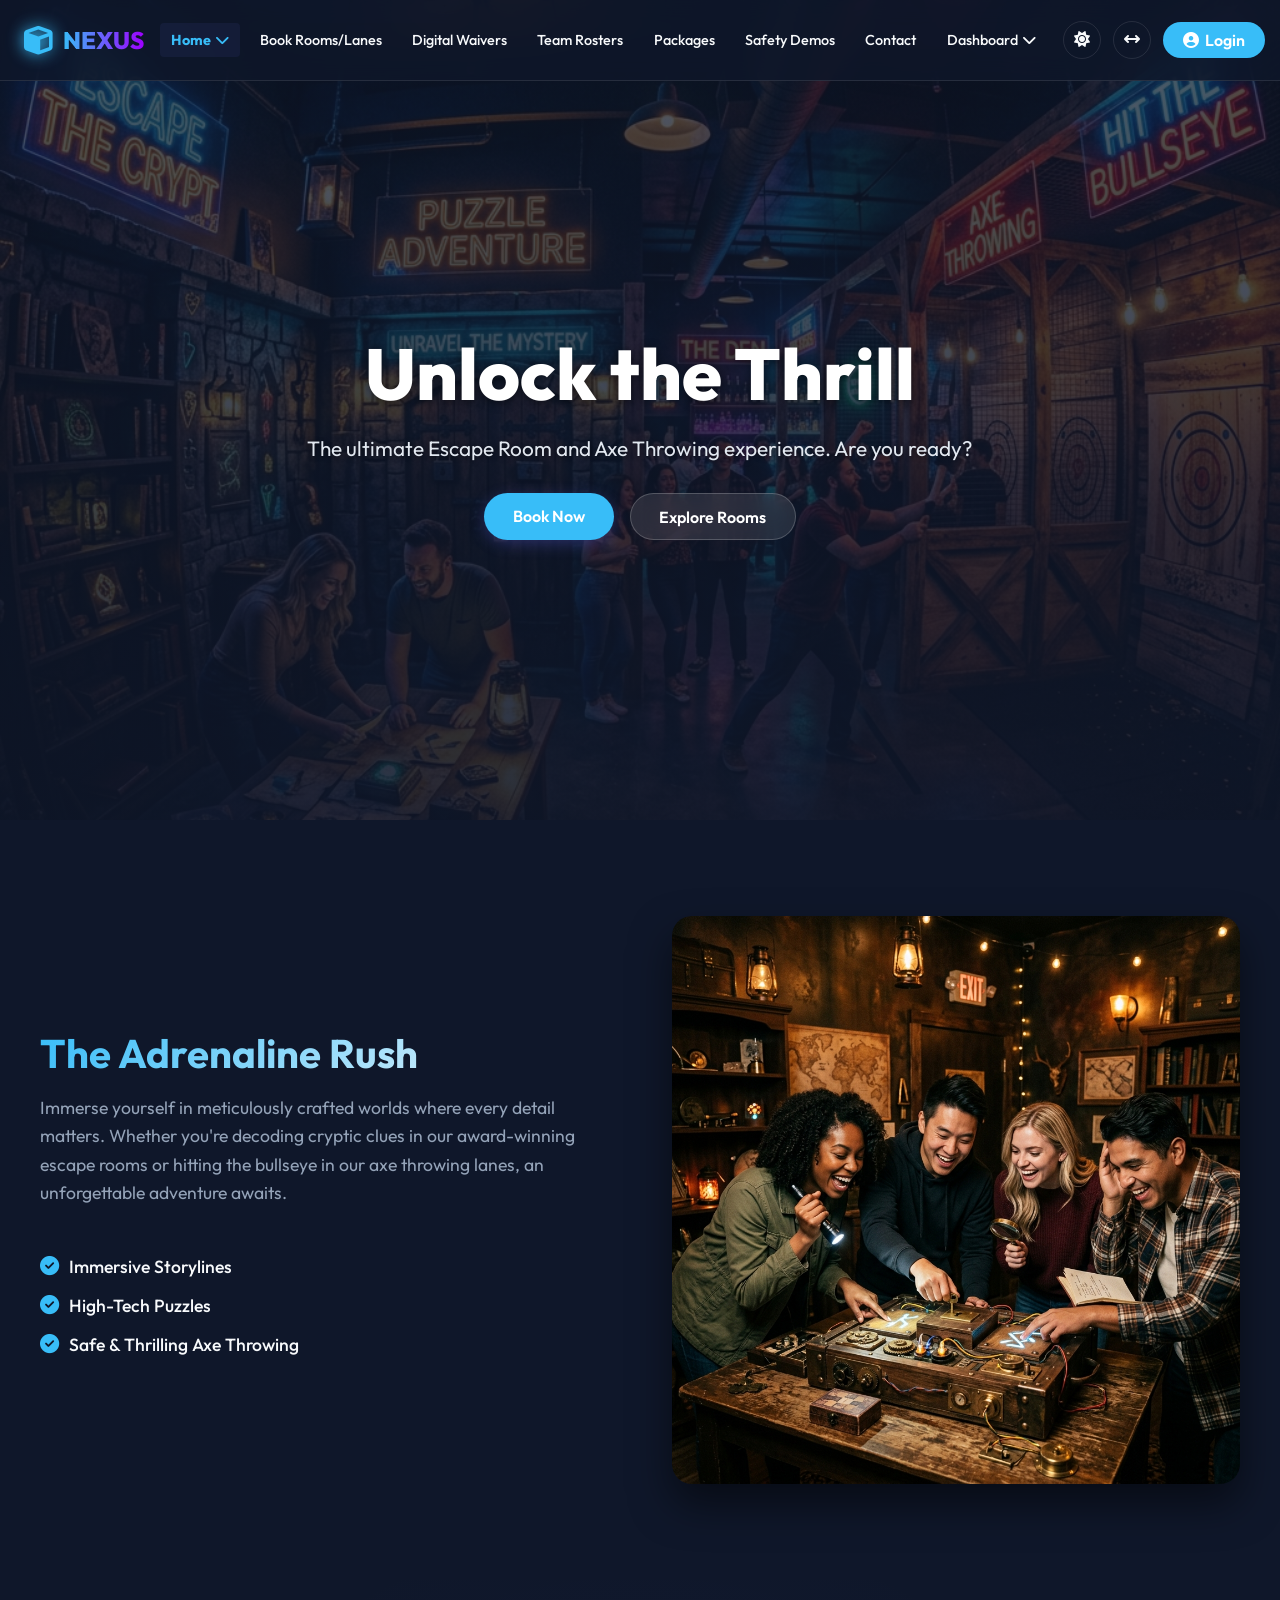
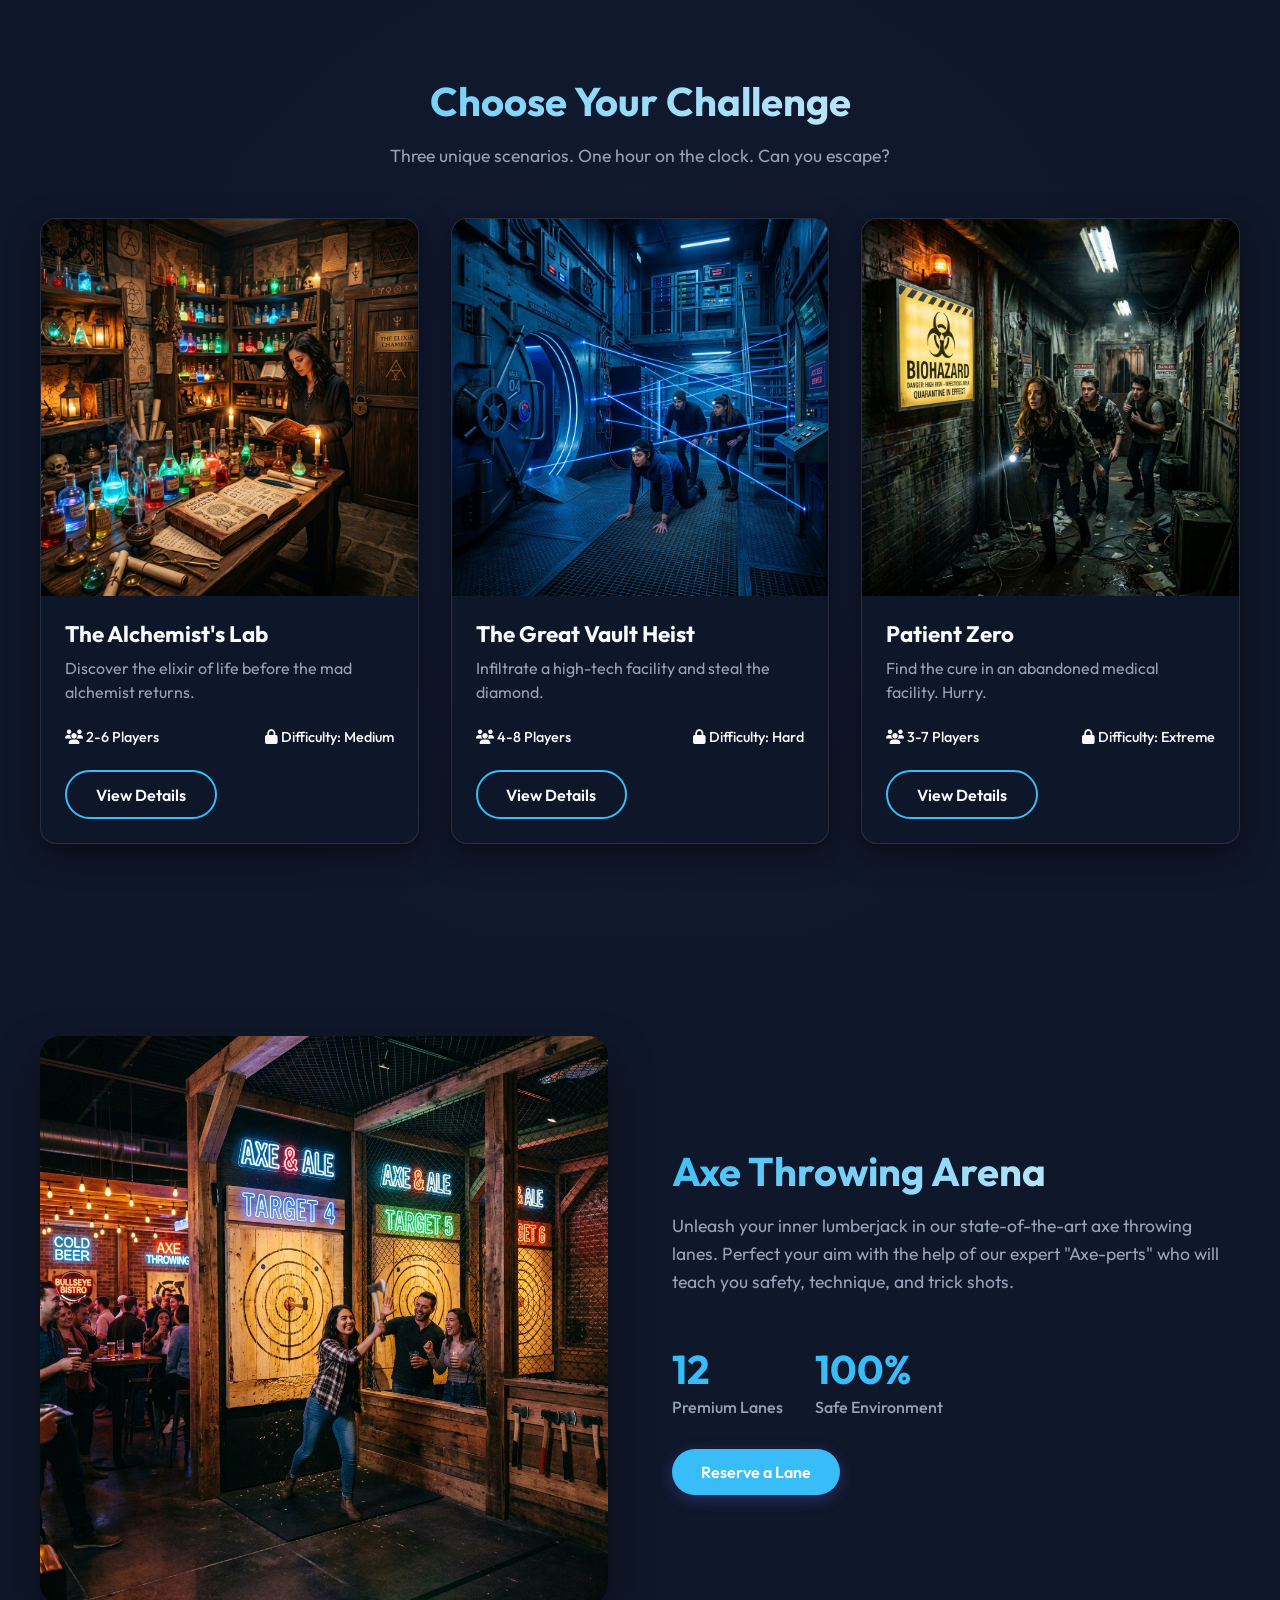
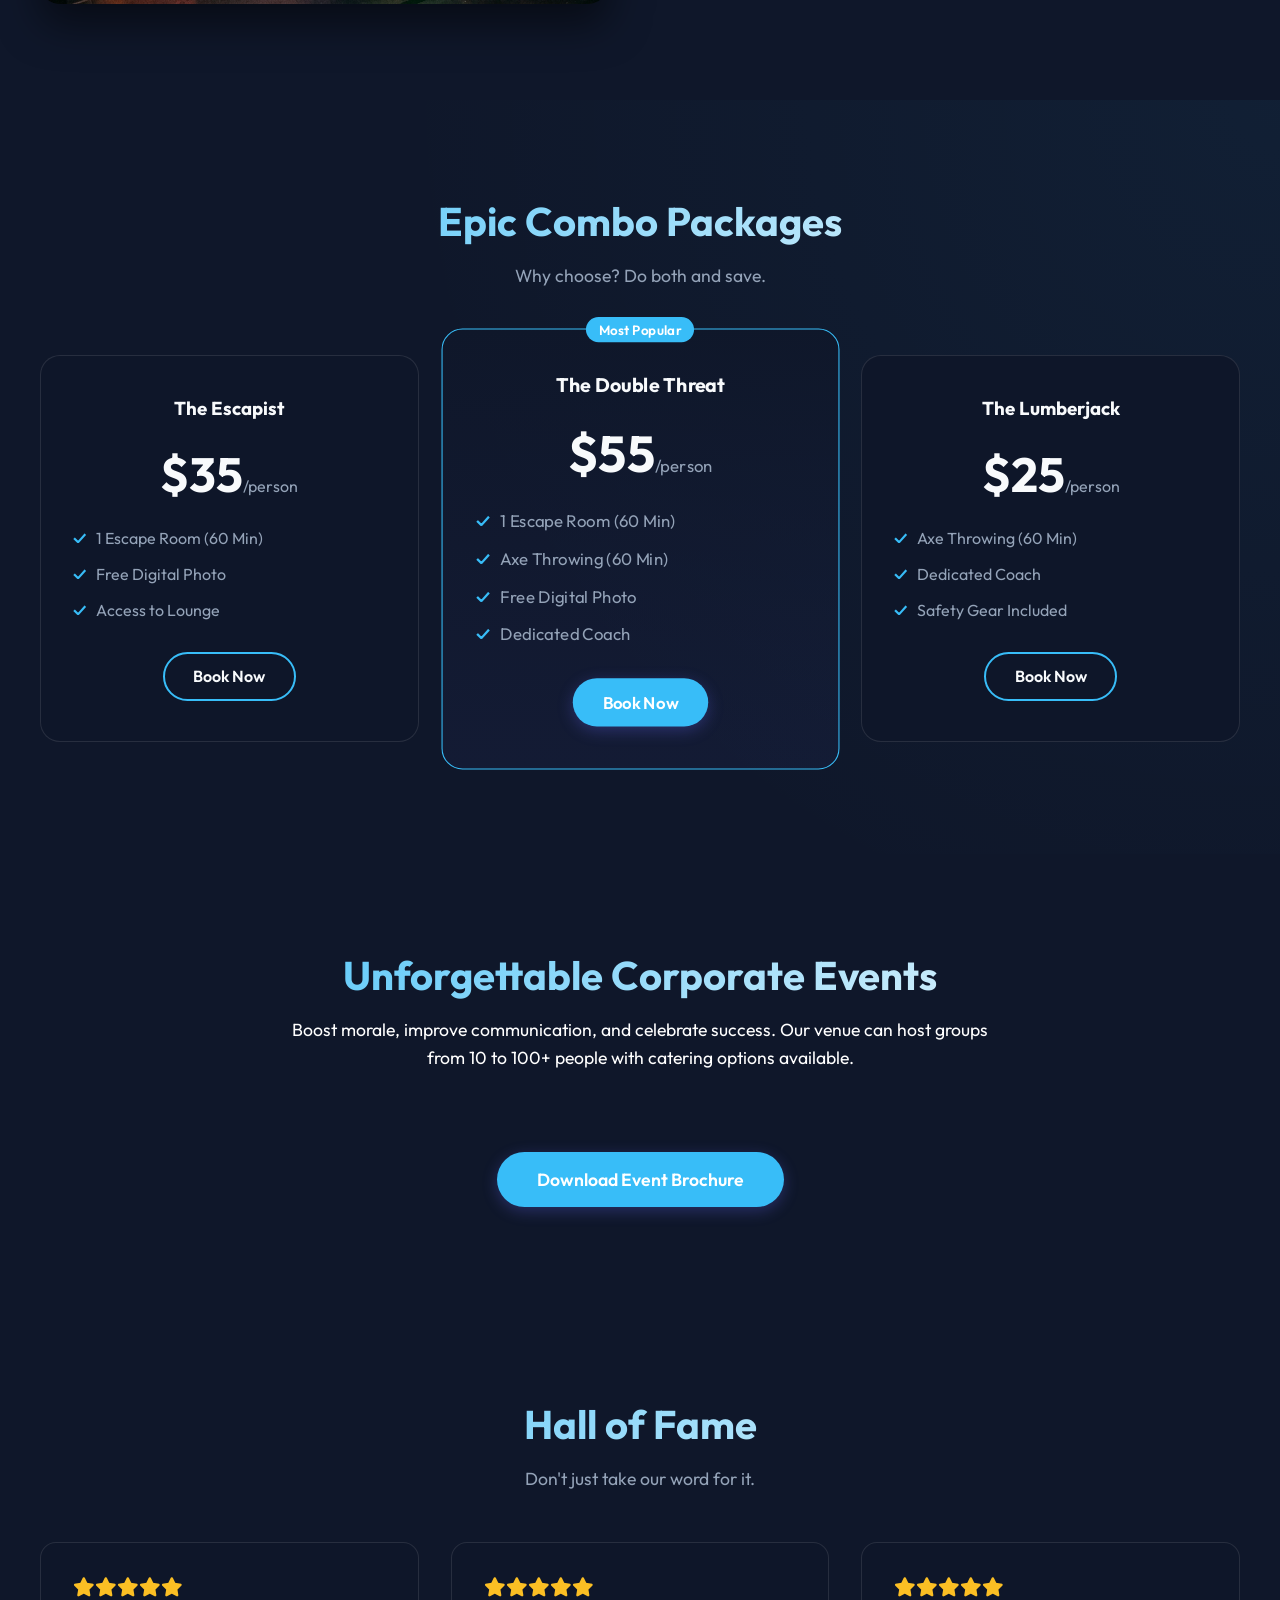
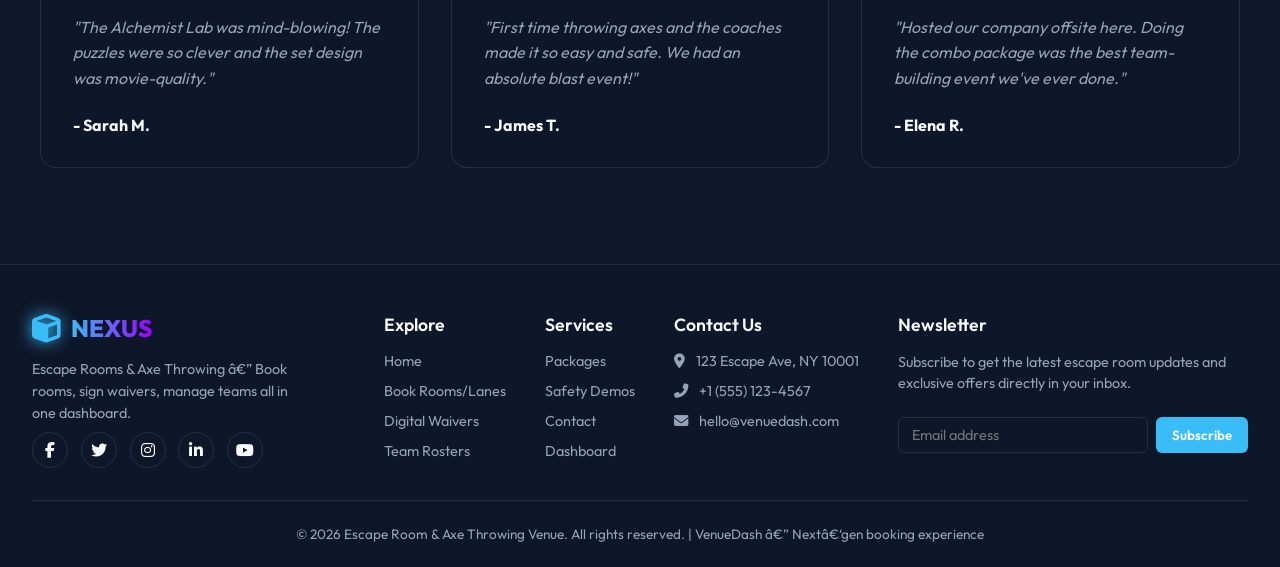
==== index.html @ e89a8921 "first commit" ====
﻿<!DOCTYPE html>
<html lang="en" data-theme="dark">
<head>
  <meta charset="UTF-8">
  <meta name="viewport" content="width=device-width, initial-scale=1.0, viewport-fit=cover">
  <title>Escape Room & Axe Throwing | VenueDash</title>
  <meta name="description" content="Dashboard for booking rooms, digital waivers, team rosters & safety demos.">
  <link href="https://fonts.googleapis.com/css2?family=Outfit:wght@300;400;500;600;700;800&display=swap" rel="stylesheet">
  <link rel="stylesheet" href="https://cdnjs.cloudflare.com/ajax/libs/font-awesome/6.4.0/css/all.min.css">
  <style>
    /* ----- GLOBAL VARIABLES (Light / Dark) ----- */
    :root {
      --bg-color: #f8fafc;
      --nav-bg: rgba(255, 255, 255, 0.85);
      --text-primary: #0f172a;
      --text-secondary: #475569;
      --accent-color: #6366f1;
      --accent-hover: #4f46e5;
      --border-color: rgba(0, 0, 0, 0.1);
      --dropdown-bg: rgba(255, 255, 255, 0.95);
      --shadow-color: rgba(0, 0, 0, 0.1);
      --transition: all 0.3s ease;
    }

    [data-theme="dark"] {
      --bg-color: #0f172a;
      --nav-bg: rgba(15, 23, 42, 0.85);
      --text-primary: #f8fafc;
      --text-secondary: #94a3b8;
      --accent-color: #38bdf8;
      --accent-hover: #0ea5e9;
      --border-color: rgba(255, 255, 255, 0.1);
      --dropdown-bg: rgba(15, 23, 42, 0.95);
      --shadow-color: rgba(0, 0, 0, 0.5);
    }

    * {
      margin: 0;
      padding: 0;
      box-sizing: border-box;
    }

    body {
      font-family: 'Outfit', sans-serif;
      background-color: var(--bg-color);
      color: var(--text-primary);
      min-height: 100vh;
      display: flex;
      flex-direction: column;
      overflow-x: hidden;
    }

    /* Navbar */
    .navbar {
      position: fixed;
      top: 0;
      left: 0;
      width: 100%;
      background: var(--nav-bg);
      backdrop-filter: blur(12px);
      border-bottom: 1px solid var(--border-color);
      z-index: 1000;
      padding: 0 1.5rem;
      transition: var(--transition);
    }

    .nav-container {
      max-width: 1600px;
      margin: 0 auto;
      display: flex;
      justify-content: space-between;
      align-items: center;
      height: 80px;
      gap: 1rem;
    }

    .logo-container {
      display: flex;
      align-items: center;
      gap: 10px;
      text-decoration: none;
      color: var(--text-primary);
      font-weight: 700;
      font-size: 1.4rem;
      white-space: nowrap;
    }

    .logo-icon {
      width: 36px;
      height: 36px;
      color: var(--accent-color);
      filter: drop-shadow(0 0 8px var(--accent-color));
    }

    /* Desktop navigation */
    .nav-menu {
      display: flex;
      align-items: center;
      gap: 0.5rem;
      list-style: none;
      flex: 1;
      justify-content: center;
    }

    .nav-item {
      position: relative;
      white-space: nowrap;
    }

    .nav-link {
      color: var(--text-primary);
      text-decoration: none;
      font-size: 0.9rem;
      font-weight: 500;
      padding: 0.5rem 0.7rem;
      border-radius: 8px;
      transition: var(--transition);
      display: flex;
      align-items: center;
      gap: 4px;
    }

    .nav-link:hover {
      color: var(--accent-color);
      background: rgba(99, 102, 241, 0.05);
    }

    /* Desktop action buttons */
    .nav-actions {
      display: flex;
      align-items: center;
      gap: 0.75rem;
      white-space: nowrap;
    }

    .icon-btn {
      background: transparent;
      border: 1px solid var(--border-color);
      color: var(--text-primary);
      width: 38px;
      height: 38px;
      border-radius: 50%;
      cursor: pointer;
      transition: var(--transition);
      font-size: 1rem;
    }

    .icon-btn:hover {
      background: rgba(99, 102, 241, 0.1);
      color: var(--accent-color);
      border-color: var(--accent-color);
    }

    .login-btn {
      background: var(--accent-color);
      color: #fff !important;
      text-decoration: none;
      padding: 0.5rem 1.25rem;
      border-radius: 20px;
      font-weight: 600;
      transition: var(--transition);
      display: flex;
      align-items: center;
      gap: 6px;
    }

    /* Dropdowns */
    .dropdown-menu {
      position: absolute;
      top: 120%;
      left: 0;
      background: var(--dropdown-bg);
      backdrop-filter: blur(16px);
      border: 1px solid var(--border-color);
      border-radius: 12px;
      min-width: 200px;
      opacity: 0;
      visibility: hidden;
      transform: translateY(10px);
      transition: all 0.3s cubic-bezier(0.68, -0.55, 0.265, 1.55);
      box-shadow: 0 10px 25px var(--shadow-color);
      padding: 0.5rem 0;
    }

    .nav-item.dropdown:hover .dropdown-menu {
      opacity: 1;
      visibility: visible;
      transform: translateY(0);
    }

    .nav-item.dropdown:hover .nav-link i {
      transform: rotate(180deg);
    }

    .dropdown-link {
      display: block;
      padding: 0.75rem 1.5rem;
      color: var(--text-secondary);
      text-decoration: none;
      transition: var(--transition);
    }

    .dropdown-link:hover {
      color: var(--text-primary);
      background: rgba(99, 102, 241, 0.05);
      padding-left: 2rem;
    }

    .nav-item:nth-last-child(2) .dropdown-menu {
      right: 0;
      left: auto;
    }

    /* Mobile elements */
    .hamburger {
      display: none;
      background: transparent;
      border: none;
      color: var(--text-primary);
      font-size: 1.5rem;
      cursor: pointer;
    }

    .mobile-nav-action {
      display: none;
    }

    /* Main content */
    .main-content {
      flex: 1;
      margin-top: 80px;
      padding: 6rem 2rem;
      text-align: center;
      background: radial-gradient(circle at center, rgba(99, 102, 241, 0.05) 0%, transparent 60%);
    }

    .main-title {
      font-size: 3.5rem;
      font-weight: 700;
      background: linear-gradient(135deg, var(--accent-color), var(--text-primary));
      -webkit-background-clip: text;
      -webkit-text-fill-color: transparent;
    }

    .main-subtitle {
      color: var(--text-secondary);
      font-size: 1.2rem;
      max-width: 650px;
      margin: 1rem auto 0;
    }

    /* ========== FOOTER STYLES ========== */
    .footer {
      background: var(--dropdown-bg);
      backdrop-filter: blur(12px);
      border-top: 1px solid var(--border-color);
      padding: 3rem 2rem 1.5rem;
      margin-top: auto;
    }

    .footer-container {
      max-width: 1400px;
      margin: 0 auto;
    }

    .footer-grid {
      display: flex;
      flex-wrap: wrap;
      justify-content: space-between;
      gap: 2rem;
      margin-bottom: 2rem;
    }

    .footer-brand {
      flex: 1;
      min-width: 250px;
      max-width: 320px;
    }

    .footer-logo {
      display: flex;
      align-items: center;
      gap: 10px;
      text-decoration: none;
      color: var(--text-primary);
      font-weight: 700;
      font-size: 1.4rem;
      white-space: nowrap;
      margin-bottom: 1rem;
    }

    .footer-description {
      color: var(--text-secondary);
      font-size: 0.9rem;
      line-height: 1.5;
      max-width: 260px;
    }

    .footer-links {
      display: flex;
      flex-wrap: wrap;
      gap: 2rem;
      flex: 2;
      justify-content: space-between;
    }

    .footer-column {
      display: flex;
      flex-direction: column;
      gap: 0.75rem;
    }

    .footer-column h4 {
      color: var(--text-primary);
      font-weight: 600;
      font-size: 1.1rem;
      margin-bottom: 0.25rem;
    }

    .footer-link {
      color: var(--text-secondary);
      text-decoration: none;
      font-size: 0.9rem;
      transition: var(--transition);
    }

    .footer-link:hover {
      color: var(--accent-color);
      transform: translateX(4px);
    }

    .footer-actions {
      display: flex;
      gap: 0.8rem;
      margin-top: 0.5rem;
    }

    .footer-icon-btn {
      background: transparent;
      border: 1px solid var(--border-color);
      color: var(--text-primary);
      width: 36px;
      height: 36px;
      border-radius: 50%;
      cursor: pointer;
      transition: var(--transition);
      font-size: 1rem;
    }

    .footer-icon-btn:hover {
      background: rgba(99, 102, 241, 0.1);
      color: var(--accent-color);
      border-color: var(--accent-color);
    }

    .footer-bottom {
      text-align: center;
      padding-top: 1.5rem;
      border-top: 1px solid var(--border-color);
      color: var(--text-secondary);
      font-size: 0.85rem;
    }

    /* Responsive footer */
    @media (max-width: 991px) {
      .footer-grid {
        flex-direction: column;
        gap: 2rem;
      }
      .footer-links {
        gap: 2.5rem;
        width: 100%;
        justify-content: flex-start;
      }
      .footer-column {
        flex: 1 1 200px;
      }
    }

    @media (max-width: 800px) {
      .main-title {
        font-size: 2.5rem;
      }
      .footer-column {
        flex: 1 1 45%;
      }
    }

    @media (max-width: 680px) {
      .main-title {
        font-size: 2rem;
      }
      .main-subtitle {
        font-size: 1rem;
      }
      .main-content {
        padding: 4rem 1.5rem;
      }
      .footer {
        padding: 2rem 1.5rem 1rem;
      }
      .footer-links {
        flex-direction: column;
        gap: 1.5rem;
      }
      .footer-column, .newsletter-col {
        max-width: 100% !important;
        flex: 1 1 auto;
      }
    }

    /* RESPONSIVE (tablet & mobile) for navbar */
    @media (max-width: 1200px) {
      .nav-link {
        font-size: 0.85rem;
        padding: 0.4rem 0.4rem;
      }
      .nav-menu {
        gap: 0.1rem;
      }
      .nav-actions {
        gap: 0.4rem;
      }
      .login-btn {
        padding: 0.4rem 0.8rem;
        font-size: 0.85rem;
      }
    }

    @media (max-width: 991px) {
      .nav-actions {
        display: none;
      }
      .hamburger {
        display: block;
        z-index: 1001;
      }

      .nav-menu {
        position: fixed;
        top: 0;
        right: -100%;
        width: 280px;
        height: 100vh;
        height: 100dvh;
        background: var(--dropdown-bg);
        backdrop-filter: blur(20px);
        border-left: 1px solid var(--border-color);
        flex-direction: column;
        align-items: flex-start;
        justify-content: flex-start;
        padding: 90px 1.2rem 1.5rem;
        transition: 0.35s cubic-bezier(0.77, 0, 0.175, 1);
        box-shadow: -10px 0 30px var(--shadow-color);
        overflow-y: auto;
        gap: 0;
        flex-wrap: nowrap;
      }

      html[dir="rtl"] .nav-menu {
        right: auto;
        left: -100%;
        border-left: none;
        border-right: 1px solid var(--border-color);
      }

      .nav-menu.active {
        right: 0;
      }
      html[dir="rtl"] .nav-menu.active {
        left: 0;
        right: auto;
      }

      .nav-item {
        width: 100%;
        white-space: normal;
      }

      .nav-link {
        width: 100%;
        padding: 0.7rem 0;
        font-size: 1rem;
        border-bottom: 1px solid var(--border-color);
        border-radius: 0;
      }

      .dropdown-menu {
        position: static;
        opacity: 1;
        visibility: visible;
        transform: none;
        max-height: 0;
        overflow: hidden;
        padding: 0;
        transition: max-height 0.3s ease;
        background: transparent;
        border: none;
        box-shadow: none;
      }

      .nav-item.dropdown.active .dropdown-menu {
        max-height: 200px;
        padding: 0.3rem 0 0.3rem 1rem;
      }

      .dropdown-link {
        padding: 0.5rem 1rem;
        font-size: 0.9rem;
      }

      .mobile-nav-action {
        display: flex;
        width: 100%;
        margin-top: 0.5rem;
        border-top: 1px solid var(--border-color);
        flex-direction: column;
        gap: 0.4rem;
        padding-top: 0.8rem;
      }

      .mobile-action-btn {
        background: transparent;
        border: 1px solid var(--border-color);
        color: var(--text-primary);
        padding: 0.5rem 0.8rem;
        border-radius: 40px;
        width: 100%;
        justify-content: center;
        gap: 10px;
        font-size: 0.9rem;
        font-weight: 500;
        cursor: pointer;
        transition: var(--transition);
        display: flex;
        align-items: center;
      }

      .mobile-action-btn:hover {
        background: rgba(99, 102, 241, 0.1);
        border-color: var(--accent-color);
        color: var(--accent-color);
      }

      .mobile-login-link {
        background: var(--accent-color);
        color: white !important;
        text-decoration: none;
        border: none;
      }

      .mobile-login-link:hover {
        background: var(--accent-hover);
        transform: translateY(-2px);
      }
    }

    /* Home Page Specific Styles */
    .main-content-home {
      width: 100%;
      padding-top: 80px; /* offset navbar */
    }
    
    section {
      padding: 6rem 2rem;
      position: relative;
    }
    
    .section-container {
      max-width: 1200px;
      margin: 0 auto;
    }
    
    .text-center { text-align: center; }
    .text-white { color: #fff !important; }
    .mx-auto { margin-left: auto; margin-right: auto; }
    .mt-3 { margin-top: 1rem; }
    .mt-4 { margin-top: 2rem; }
    
    .section-title {
      font-size: 2.5rem;
      font-weight: 700;
      margin-bottom: 1rem;
      background: linear-gradient(135deg, var(--accent-color), var(--text-primary));
      -webkit-background-clip: text;
      -webkit-text-fill-color: transparent;
    }
    
    .section-desc {
      color: var(--text-secondary);
      font-size: 1.1rem;
      max-width: 700px;
      margin-bottom: 3rem;
      line-height: 1.6;
    }
    
    .text-center .section-desc {
      margin-left: auto;
      margin-right: auto;
    }
    
    /* Buttons */
    .btn-primary, .btn-secondary, .btn-outline {
      display: inline-block;
      padding: 0.8rem 1.8rem;
      border-radius: 30px;
      font-weight: 600;
      text-decoration: none;
      transition: var(--transition);
      cursor: pointer;
      border: none;
      font-family: inherit;
      font-size: 1rem;
    }
    
    .btn-primary {
      background: var(--accent-color);
      color: #fff;
      box-shadow: 0 4px 15px rgba(99, 102, 241, 0.3);
    }
    
    .btn-primary:hover {
      background: var(--accent-hover);
      transform: translateY(-3px);
      box-shadow: 0 6px 20px rgba(99, 102, 241, 0.4);
    }
    
    .btn-secondary {
      background: rgba(255, 255, 255, 0.1);
      color: #fff;
      backdrop-filter: blur(10px);
      border: 1px solid rgba(255, 255, 255, 0.2);
    }
    
    .btn-secondary:hover {
      background: rgba(255, 255, 255, 0.2);
      transform: translateY(-3px);
    }
    
    .btn-outline {
      background: transparent;
      color: var(--text-primary);
      border: 2px solid var(--accent-color);
    }
    
    .btn-outline:hover {
      background: var(--accent-color);
      color: #fff;
    }
    
    .btn-large {
      padding: 1rem 2.5rem;
      font-size: 1.1rem;
    }

    /* 1. Hero Section */
    .hero-section {
      height: calc(100vh - 80px);
      min-height: 600px;
      display: flex;
      align-items: center;
      justify-content: center;
      text-align: center;
      background-size: cover;
      background-position: center;
      background-attachment: fixed;
      padding: 2rem;
      margin-top: -80px; /* To go under navbar but visual center is adjusted */
      padding-top: 80px;
    }
    
    .hero-content {
      max-width: 800px;
      z-index: 2;
    }
    
    .hero-title {
      font-size: 4.5rem;
      font-weight: 800;
      color: #fff;
      margin-bottom: 1rem;
      text-shadow: 0 2px 10px rgba(0,0,0,0.5);
    }
    
    .hero-subtitle {
      font-size: 1.3rem;
      color: #e2e8f0;
      margin-bottom: 2rem;
      text-shadow: 0 1px 5px rgba(0,0,0,0.5);
    }
    
    .hero-cta {
      display: flex;
      gap: 1rem;
      justify-content: center;
      flex-wrap: wrap;
    }

    /* Split Layouts (About, Axe, Visit) */
    .split-layout {
      display: flex;
      align-items: center;
      gap: 4rem;
    }
    
    .split-layout.reverse {
      flex-direction: row-reverse;
    }
    
    .split-text {
      flex: 1;
    }
    
    .split-image {
      flex: 1;
      border-radius: 20px;
      overflow: hidden;
      box-shadow: 0 20px 40px var(--shadow-color);
    }
    
    .split-image img {
      width: 100%;
      height: auto;
      display: block;
      transition: transform 0.5s ease;
    }
    
    .split-image:hover img {
      transform: scale(1.05);
    }
    
    .feature-list {
      list-style: none;
      margin-top: 1.5rem;
    }
    
    .feature-list li {
      margin-bottom: 1rem;
      display: flex;
      align-items: center;
      gap: 10px;
      font-size: 1.1rem;
      font-weight: 500;
    }
    
    .feature-list i {
      color: var(--accent-color);
      font-size: 1.2rem;
    }

    /* Cards Grid (Rooms) */
    .about-section {
      background: var(--bg-color);
    }
    
    .rooms-section {
      background: radial-gradient(circle at center, rgba(99, 102, 241, 0.05) 0%, transparent 70%);
    }

    .cards-grid {
      display: grid;
      grid-template-columns: repeat(auto-fit, minmax(320px, 1fr));
      gap: 2rem;
    }
    
    .card {
      background: var(--dropdown-bg);
      border-radius: 16px;
      border: 1px solid var(--border-color);
      overflow: hidden;
      transition: var(--transition);
      box-shadow: 0 10px 30px var(--shadow-color);
    }
    
    .card:hover {
      transform: translateY(-10px);
      border-color: var(--accent-color);
    }
    
    .card img {
      width: 100%;
      height: 220px;
      object-fit: cover;
    }
    
    .card-content {
      padding: 1.5rem;
    }
    
    .card-content h3 {
      font-size: 1.4rem;
      margin-bottom: 0.5rem;
    }
    
    .card-content p {
      color: var(--text-secondary);
      margin-bottom: 1.5rem;
      line-height: 1.5;
    }
    
    .card-meta {
      display: flex;
      justify-content: space-between;
      margin-bottom: 1.5rem;
      font-size: 0.9rem;
      color: var(--text-primary);
      font-weight: 500;
    }

    /* Axe Arena Stats */
    .axe-section {
      background: var(--bg-color);
    }

    .stats-row {
      display: flex;
      gap: 2rem;
      margin-top: 2rem;
    }
    
    .stat-box h4 {
      font-size: 2.5rem;
      color: var(--accent-color);
      margin-bottom: 0.2rem;
    }
    
    .stat-box p {
      color: var(--text-secondary);
      font-weight: 500;
    }

    /* Pricing Section */
    .pricing-section {
      background: radial-gradient(circle at top right, rgba(56, 189, 248, 0.05) 0%, transparent 60%);
    }
    
    .pricing-grid {
      display: grid;
      grid-template-columns: repeat(auto-fit, minmax(300px, 1fr));
      gap: 2rem;
      align-items: center;
    }
    
    .price-card {
      background: var(--dropdown-bg);
      border-radius: 20px;
      padding: 2.5rem 2rem;
      border: 1px solid var(--border-color);
      text-align: center;
      transition: var(--transition);
      position: relative;
    }
    
    .price-card:hover {
      transform: translateY(-5px);
      box-shadow: 0 15px 35px var(--shadow-color);
    }
    
    .price-card.popular {
      border-color: var(--accent-color);
      transform: scale(1.05);
      background: linear-gradient(180deg, var(--dropdown-bg) 0%, rgba(99, 102, 241, 0.05) 100%);
    }
    
    .price-card.popular:hover {
      transform: scale(1.05) translateY(-5px);
    }
    
    .badge {
      position: absolute;
      top: -12px;
      left: 50%;
      transform: translateX(-50%);
      background: var(--accent-color);
      color: #fff;
      padding: 4px 12px;
      border-radius: 20px;
      font-size: 0.8rem;
      font-weight: 600;
    }
    
    .price {
      font-size: 3rem;
      font-weight: 700;
      margin: 1.5rem 0;
      color: var(--text-primary);
    }
    
    .price span {
      font-size: 1rem;
      color: var(--text-secondary);
      font-weight: 400;
    }
    
    .price-card ul {
      list-style: none;
      margin-bottom: 2rem;
      text-align: left;
    }
    
    .price-card ul li {
      margin-bottom: 1rem;
      color: var(--text-secondary);
      display: flex;
      align-items: center;
      gap: 10px;
    }
    
    .price-card ul li::before {
      content: '\2713';
      color: var(--accent-color);
      font-weight: bold;
    }

    /* Team Section */
    .team-section {
      background-size: cover;
      background-position: center;
      background-attachment: fixed;
    }

    /* Testimonials */
    .testimonial-section {
      background: var(--bg-color);
    }

    .reviews-grid {
      display: grid;
      grid-template-columns: repeat(auto-fit, minmax(300px, 1fr));
      gap: 2rem;
    }
    
    .review-card {
      background: var(--dropdown-bg);
      padding: 2rem;
      border-radius: 16px;
      border: 1px solid var(--border-color);
      text-align: left;
    }
    
    .stars {
      color: #fbbf24;
      margin-bottom: 1rem;
      font-size: 1.2rem;
    }
    
    .review-card p {
      font-style: italic;
      color: var(--text-secondary);
      margin-bottom: 1.5rem;
      line-height: 1.6;
    }
    
    .review-card h5 {
      font-size: 1rem;
      color: var(--text-primary);
    }

    /* Visit Section */
    .visit-section {
      background: var(--bg-color);
      border-bottom: 1px solid var(--border-color);
    }

    .info-block {
      display: flex;
      gap: 1.5rem;
      align-items: flex-start;
    }
    
    .info-block i {
      font-size: 1.5rem;
      color: var(--accent-color);
      margin-top: 0.2rem;
    }
    
    .info-block h4 {
      font-size: 1.2rem;
      margin-bottom: 0.5rem;
    }
    
    .info-block p {
      color: var(--text-secondary);
      line-height: 1.6;
    }
    
    .map-placeholder {
      background: linear-gradient(135deg, rgba(99, 102, 241, 0.2), rgba(56, 189, 248, 0.2));
      min-height: 350px;
      display: flex;
      align-items: center;
      justify-content: center;
      border-radius: 20px;
      border: 1px solid var(--border-color);
    }
    
    .map-inner {
      text-align: center;
      color: var(--accent-color);
      font-weight: 600;
      display: flex;
      flex-direction: column;
      gap: 10px;
      font-size: 1.2rem;
    }
    
    .map-inner i {
      font-size: 2.5rem;
    }

    /* Responsive adjustments for new sections */
    @media (max-width: 991px) {
      .split-layout, .split-layout.reverse {
        flex-direction: column;
        gap: 2.5rem;
      }
      .hero-title { color: #fff; font-size: 3.5rem; }
      .price-card.popular { transform: none; }
      .price-card.popular:hover { transform: translateY(-5px); }
    }
    
    @media (max-width: 680px) {
      section { padding: 4rem 1.5rem; }
      .hero-title { color: #fff; font-size: 2.5rem; }
      .hero-subtitle { font-size: 1.1rem; }
      .section-title { font-size: 2rem; }
    }
  </style>
  <link rel="stylesheet" href="mobile.css">
  <link rel="icon" href="favicon.svg" type="image/svg+xml">
  <script>
    (function() {
      const isDark = localStorage.getItem('venue_theme_dark');
      const htmlEl = document.documentElement;
      let currentTheme = htmlEl.getAttribute('data-theme');
      const isAdmin = currentTheme && currentTheme.includes('admin');
      
      if (isDark === 'true') {
        htmlEl.setAttribute('data-theme', isAdmin ? 'admin-dark' : 'dark');
      } else if (isDark === 'false') {
        if (isAdmin) {
          htmlEl.setAttribute('data-theme', 'admin-light');
        } else if (currentTheme === 'dark' || currentTheme === 'light') {
          htmlEl.setAttribute('data-theme', 'light');
        } else {
          htmlEl.removeAttribute('data-theme');
        }
      }

      document.addEventListener('DOMContentLoaded', () => {
        document.body.addEventListener('click', (e) => {
          const toggleBtn = e.target.closest('#theme-toggle, #mobile-theme-toggle');
          if (toggleBtn) {
            setTimeout(() => {
              const theme = document.documentElement.getAttribute('data-theme');
              const darkActive = theme === 'dark' || theme === 'admin-dark';
              localStorage.setItem('venue_theme_dark', darkActive);
            }, 50);
          }
        });

        setTimeout(() => {
          const theme = document.documentElement.getAttribute('data-theme');
          const darkActive = theme === 'dark' || theme === 'admin-dark';
          
          const themeIcons = document.querySelectorAll('#theme-icon, #theme-toggle i, #mobile-theme-icon');
          themeIcons.forEach(icon => {
            if (darkActive) {
              icon.classList.remove('fa-moon');
              icon.classList.add('fa-sun');
            } else {
              icon.classList.remove('fa-sun');
              icon.classList.add('fa-moon');
            }
          });
        }, 100);
      });
    })();
  </script>
</head>
<body>

  <nav class="navbar">
    <div class="nav-container">
      <a href="index.html" class="logo-container">
        <i class="fas fa-cube" style="color: var(--accent-color); font-size: 1.8rem; filter: drop-shadow(0 0 8px var(--accent-color));"></i>
        <span style="font-weight: 800; font-size: 1.5rem; background: linear-gradient(90deg, var(--accent-color), #9d00ff); -webkit-background-clip: text; -webkit-text-fill-color: transparent; text-transform: uppercase;">NEXUS</span>
      </a>

      <ul class="nav-menu" id="nav-menu">
        <li class="nav-item dropdown">
          <a href="index.html" class="nav-link" id="home-link">Home <i class="fas fa-chevron-down"></i></a>
          <div class="dropdown-menu">
            <a href="index.html" class="dropdown-link">Home 1</a>
            <a href="./home2.html" class="dropdown-link">Home 2</a>
          </div>
        </li>
        <li class="nav-item"><a href="./book_rooms.html" class="nav-link">Book Rooms/Lanes</a></li>
        <li class="nav-item"><a href="./digital_waivers.html" class="nav-link">Digital Waivers</a></li>
        <li class="nav-item"><a href="./team_rosters.html" class="nav-link">Team Rosters</a></li>
        <li class="nav-item"><a href="./packages.html" class="nav-link">Packages</a></li>
        <li class="nav-item"><a href="./Safety Demos.html" class="nav-link">Safety Demos</a></li>
        <li class="nav-item"><a href="./Contact.html" class="nav-link">Contact</a></li>
        <li class="nav-item dropdown">
          <a href="javascript:void(0)" class="nav-link" id="dashboard-link">Dashboard <i class="fas fa-chevron-down"></i></a>
          <div class="dropdown-menu">
            <a href="./user_dashboard.html" class="dropdown-link">Users</a>
            <a href="./admin_dashboard.html" class="dropdown-link">Admin</a>
          </div>
        </li>
        <li class="mobile-nav-action">
          <button id="mobile-theme-toggle" class="mobile-action-btn">
            <i class="fas fa-sun" id="mobile-theme-icon"></i> Theme
          </button>
          <button id="mobile-rtl-toggle" class="mobile-action-btn">
            <i class="fas fa-arrows-left-right"></i> RTL Layout
          </button>
          <a href="login.html" class="mobile-action-btn mobile-login-link" id="mobile-login-btn">
            <i class="fas fa-user-circle"></i> Login
          </a>
        </li>
      </ul>

      <div class="nav-actions">
        <button id="theme-toggle" class="icon-btn" title="Dark/Light Mode">
          <i class="fas fa-sun" id="theme-icon"></i>
        </button>
        <button id="rtl-toggle" class="icon-btn" title="Toggle RTL Layout">
          <i class="fas fa-arrows-left-right"></i>
        </button>
        <a href="login.html" class="login-btn"><i class="fas fa-user-circle"></i> Login</a>
      </div>

      <button class="hamburger" id="hamburger" aria-label="Menu">
        <i class="fas fa-bars"></i>
      </button>
    </div>
    <style>
      .nav-link.active, .dropdown-link.active {
        color: var(--accent-color) !important;
        font-weight: 700;
        background: rgba(99, 102, 241, 0.08);
        border-radius: 4px;
      }
    </style>
    <script>
      (function() {
        let currentPath = window.location.pathname.split('/').pop() || 'index.html';
        currentPath = decodeURIComponent(currentPath);
        const navLinks = document.querySelectorAll('.navbar .nav-link, .navbar .dropdown-link');
        navLinks.forEach(link => {
          let linkHref = link.getAttribute('href');
          if (!linkHref || linkHref.startsWith('javascript:')) return;
          let linkPath = linkHref.split('/').pop();
          linkPath = decodeURIComponent(linkPath);
          if (linkPath && currentPath.toLowerCase() === linkPath.toLowerCase()) {
            link.classList.add('active');
            const dropdown = link.closest('.dropdown-menu');
            if (dropdown) {
               const parentLink = dropdown.previousElementSibling;
               if (parentLink && parentLink.classList.contains('nav-link')) {
                 parentLink.classList.add('active');
               }
            }
          }
        });
      })();
    </script>
  </nav>

  <main class="main-content-home">
    <!-- 1. Hero Section -->
    <section class="hero-section" style="background-image: linear-gradient(rgba(15, 23, 42, 0.7), rgba(15, 23, 42, 0.9)), url('images/main_venue_hero.png');">
      <div class="hero-content">
        <h1 class="hero-title">Unlock the Thrill</h1>
        <p class="hero-subtitle">The ultimate Escape Room and Axe Throwing experience. Are you ready?</p>
        <div class="hero-cta">
          <a href="#rooms" class="btn-primary">Book Now</a>
          <a href="#rooms" class="btn-secondary">Explore Rooms</a>
        </div>
      </div>
    </section>

    <!-- 2. The Experience (About Us) -->
    <section class="about-section">
      <div class="section-container split-layout">
        <div class="split-text">
          <h2 class="section-title">The Adrenaline Rush</h2>
          <p class="section-desc">Immerse yourself in meticulously crafted worlds where every detail matters. Whether you're decoding cryptic clues in our award-winning escape rooms or hitting the bullseye in our axe throwing lanes, an unforgettable adventure awaits.</p>
          <ul class="feature-list">
            <li><i class="fas fa-check-circle"></i> Immersive Storylines</li>
            <li><i class="fas fa-check-circle"></i> High-Tech Puzzles</li>
            <li><i class="fas fa-check-circle"></i> Safe & Thrilling Axe Throwing</li>
          </ul>
        </div>
        <div class="split-image">
          <img src="images/gen_about_us.png" alt="Group solving puzzle">
        </div>
      </div>
    </section>

    <!-- 3. Featured Escape Rooms -->
    <section id="rooms" class="rooms-section">
      <div class="section-container">
        <div class="text-center">
          <h2 class="section-title">Choose Your Challenge</h2>
          <p class="section-desc">Three unique scenarios. One hour on the clock. Can you escape?</p>
        </div>
        <div class="cards-grid">
          <div class="card">
            <img src="images/gen_alchemist.png" alt="Alchemist Lab">
            <div class="card-content">
              <h3>The Alchemist's Lab</h3>
              <p>Discover the elixir of life before the mad alchemist returns.</p>
              <div class="card-meta">
                <span><i class="fas fa-users"></i> 2-6 Players</span>
                <span><i class="fas fa-lock"></i> Difficulty: Medium</span>
              </div>
              <button class="btn-outline">View Details</button>
            </div>
          </div>
          <div class="card">
            <img src="images/gen_heist.png" alt="Bank Heist">
            <div class="card-content">
              <h3>The Great Vault Heist</h3>
              <p>Infiltrate a high-tech facility and steal the diamond.</p>
              <div class="card-meta">
                <span><i class="fas fa-users"></i> 4-8 Players</span>
                <span><i class="fas fa-lock"></i> Difficulty: Hard</span>
              </div>
              <button class="btn-outline">View Details</button>
            </div>
          </div>
          <div class="card">
            <img src="images/gen_zombie.png" alt="Zombie Outbreak">
            <div class="card-content">
              <h3>Patient Zero</h3>
              <p>Find the cure in an abandoned medical facility. Hurry.</p>
              <div class="card-meta">
                <span><i class="fas fa-users"></i> 3-7 Players</span>
                <span><i class="fas fa-lock"></i> Difficulty: Extreme</span>
              </div>
              <button class="btn-outline">View Details</button>
            </div>
          </div>
        </div>
      </div>
    </section>

    <!-- 4. Axe Throwing Arena -->
    <section id="safety-demos" class="axe-section">
      <div class="section-container split-layout reverse">
        <div class="split-text">
          <h2 class="section-title">Axe Throwing Arena</h2>
          <p class="section-desc">Unleash your inner lumberjack in our state-of-the-art axe throwing lanes. Perfect your aim with the help of our expert "Axe-perts" who will teach you safety, technique, and trick shots.</p>
          <div class="stats-row">
            <div class="stat-box">
              <h4>12</h4>
              <p>Premium Lanes</p>
            </div>
            <div class="stat-box">
              <h4>100%</h4>
              <p>Safe Environment</p>
            </div>
          </div>
          <a href="javascript:void(0)" class="btn-primary mt-4">Reserve a Lane</a>
        </div>
        <div class="split-image">
          <img src="images/gen_axe.png" alt="Axe throwing">
        </div>
      </div>
    </section>

    <!-- 5. Combo Packages -->
    <section id="packages" class="pricing-section">
      <div class="section-container">
        <div class="text-center">
          <h2 class="section-title">Epic Combo Packages</h2>
          <p class="section-desc">Why choose? Do both and save.</p>
        </div>
        <div class="pricing-grid">
          <div class="price-card">
            <h3>The Escapist</h3>
            <div class="price">$35<span>/person</span></div>
            <ul>
              <li>1 Escape Room (60 Min)</li>
              <li>Free Digital Photo</li>
              <li>Access to Lounge</li>
            </ul>
            <button class="btn-outline">Book Now</button>
          </div>
          <div class="price-card popular">
            <div class="badge">Most Popular</div>
            <h3>The Double Threat</h3>
            <div class="price">$55<span>/person</span></div>
            <ul>
              <li>1 Escape Room (60 Min)</li>
              <li>Axe Throwing (60 Min)</li>
              <li>Free Digital Photo</li>
              <li>Dedicated Coach</li>
            </ul>
            <button class="btn-primary">Book Now</button>
          </div>
          <div class="price-card">
            <h3>The Lumberjack</h3>
            <div class="price">$25<span>/person</span></div>
            <ul>
              <li>Axe Throwing (60 Min)</li>
              <li>Dedicated Coach</li>
              <li>Safety Gear Included</li>
            </ul>
            <button class="btn-outline">Book Now</button>
          </div>
        </div>
      </div>
    </section>

    <!-- 6. Team Building & Events -->
    <section class="team-section" style="background-image: linear-gradient(rgba(15, 23, 42, 0.85), rgba(15, 23, 42, 0.85)), url('images/team_event.png');">
      <div class="section-container text-center text-white">
        <h2 class="section-title text-white">Unforgettable Corporate Events</h2>
        <p class="section-desc mx-auto text-white">Boost morale, improve communication, and celebrate success. Our venue can host groups from 10 to 100+ people with catering options available.</p>
        <button class="btn-primary btn-large mt-4">Download Event Brochure</button>
      </div>
    </section>

    <!-- 7. Hall of Fame (Testimonials) -->
    <section class="testimonial-section">
      <div class="section-container">
        <div class="text-center">
          <h2 class="section-title">Hall of Fame</h2>
          <p class="section-desc">Don't just take our word for it.</p>
        </div>
        <div class="reviews-grid">
          <div class="review-card">
            <div class="stars"><i class="fas fa-star"></i><i class="fas fa-star"></i><i class="fas fa-star"></i><i class="fas fa-star"></i><i class="fas fa-star"></i></div>
            <p>"The Alchemist Lab was mind-blowing! The puzzles were so clever and the set design was movie-quality."</p>
            <h5>- Sarah M.</h5>
          </div>
          <div class="review-card">
            <div class="stars"><i class="fas fa-star"></i><i class="fas fa-star"></i><i class="fas fa-star"></i><i class="fas fa-star"></i><i class="fas fa-star"></i></div>
            <p>"First time throwing axes and the coaches made it so easy and safe. We had an absolute blast event!"</p>
            <h5>- James T.</h5>
          </div>
          <div class="review-card">
            <div class="stars"><i class="fas fa-star"></i><i class="fas fa-star"></i><i class="fas fa-star"></i><i class="fas fa-star"></i><i class="fas fa-star"></i></div>
            <p>"Hosted our company offsite here. Doing the combo package was the best team-building event we've ever done."</p>
            <h5>- Elena R.</h5>
          </div>
        </div>
      </div>
    </section>


  </main>

  <!-- ========== NEW FOOTER SECTION ========== -->
  <footer id="contact" class="footer">
    <div class="footer-container">
      <div class="footer-grid">
        <div class="footer-brand">
          <a href="index.html" class="footer-logo">
        <i class="fas fa-cube" style="color: var(--accent-color); font-size: 1.8rem; filter: drop-shadow(0 0 8px var(--accent-color));"></i>
        <span style="font-weight: 800; font-size: 1.5rem; background: linear-gradient(90deg, var(--accent-color), #9d00ff); -webkit-background-clip: text; -webkit-text-fill-color: transparent; text-transform: uppercase;">NEXUS</span>
          </a>
          <p class="footer-description">Escape Rooms & Axe Throwing â€” Book rooms, sign waivers, manage teams all in one dashboard.</p>
          <div class="footer-actions">
            <a href="javascript:void(0)" class="footer-icon-btn" title="Facebook" style="display: inline-flex; align-items: center; justify-content: center; text-decoration: none;">
              <i class="fab fa-facebook-f"></i>
            </a>
            <a href="javascript:void(0)" class="footer-icon-btn" title="Twitter" style="display: inline-flex; align-items: center; justify-content: center; text-decoration: none;">
              <i class="fab fa-twitter"></i>
            </a>
            <a href="javascript:void(0)" class="footer-icon-btn" title="Instagram" style="display: inline-flex; align-items: center; justify-content: center; text-decoration: none;">
              <i class="fab fa-instagram"></i>
            </a>
            <a href="javascript:void(0)" class="footer-icon-btn" title="LinkedIn" style="display: inline-flex; align-items: center; justify-content: center; text-decoration: none;">
              <i class="fab fa-linkedin-in"></i>
            </a>
            <a href="javascript:void(0)" class="footer-icon-btn" title="YouTube" style="display: inline-flex; align-items: center; justify-content: center; text-decoration: none;">
              <i class="fab fa-youtube"></i>
            </a>
          </div>
        </div>
        <div class="footer-links">
          <div class="footer-column">
            <h4>Explore</h4>
            <a href="index.html" class="footer-link">Home</a>
            <a href="#rooms" class="footer-link">Book Rooms/Lanes</a>
            <a href="user_dashboard.html" class="footer-link">Digital Waivers</a>
            <a href="user_dashboard.html" class="footer-link">Team Rosters</a>
          </div>
          <div class="footer-column">
            <h4>Services</h4>
            <a href="#packages" class="footer-link">Packages</a>
            <a href="#safety-demos" class="footer-link">Safety Demos</a>
            <a href="#contact" class="footer-link">Contact</a>
            <a href="user_dashboard.html" class="footer-link">Dashboard</a>
          </div>
          <div class="footer-column">
            <h4>Contact Us</h4>
            <a href="javascript:void(0)" class="footer-link" style="cursor: default;"><i class="fas fa-map-marker-alt" style="margin-right: 8px;"></i> 123 Escape Ave, NY 10001</a>
            <a href="javascript:void(0)" class="footer-link" style="cursor: default;"><i class="fas fa-phone-alt" style="margin-right: 8px;"></i> +1 (555) 123-4567</a>
            <a href="javascript:void(0)" class="footer-link" style="cursor: default;"><i class="fas fa-envelope" style="margin-right: 8px;"></i> hello@venuedash.com</a>
          </div>
          <div class="footer-column newsletter-col" style="flex: 1.5; min-width: 260px; max-width: 350px;">
            <h4>Newsletter</h4>
            <p style="color: var(--text-secondary); font-size: 0.9rem; margin-bottom: 0.8rem; line-height: 1.4;">Subscribe to get the latest escape room updates and exclusive offers directly in your inbox.</p>
            <div style="display: flex; gap: 0.5rem;">
              <input type="email" placeholder="Email address" style="padding: 0.5rem 0.8rem; border-radius: 6px; border: 1px solid var(--border-color); background: transparent; color: var(--text-primary); outline: none; width: 100%; font-family: inherit; font-size: 0.9rem;">
              <button style="background: var(--accent-color); color: white; border: none; padding: 0.5rem 1rem; border-radius: 6px; cursor: pointer; transition: var(--transition); font-weight: 600; font-family: inherit;">Subscribe</button>
            </div>
          </div>
        </div>
      </div>
      <div class="footer-bottom">
        <p>&copy; 2026 Escape Room & Axe Throwing Venue. All rights reserved. | VenueDash â€” Nextâ€‘gen booking experience</p>
      </div>
    </div>
  </footer>

  <script>
    const htmlEl = document.documentElement;
    const hamburger = document.getElementById('hamburger');
    const navMenu = document.getElementById('nav-menu');
    const dropdowns = document.querySelectorAll('.nav-item.dropdown');

    // Desktop controls
    const themeToggleDesktop = document.getElementById('theme-toggle');
    const themeIconDesktop = document.getElementById('theme-icon');
    const rtlToggleDesktop = document.getElementById('rtl-toggle');
    // Mobile controls
    const mobileThemeBtn = document.getElementById('mobile-theme-toggle');
    const mobileThemeIcon = document.getElementById('mobile-theme-icon');
    const mobileRtlBtn = document.getElementById('mobile-rtl-toggle');
    // Footer controls
    // Removed

    function updateThemeIcons(isDark) {
      const iconClass = isDark ? 'fas fa-sun' : 'fas fa-moon';
      if (themeIconDesktop) themeIconDesktop.className = iconClass;
      if (mobileThemeIcon) mobileThemeIcon.className = iconClass;
    }

    const initialDark = htmlEl.getAttribute('data-theme') === 'dark';
    updateThemeIcons(initialDark);

    function toggleTheme() {
      if (htmlEl.getAttribute('data-theme') === 'dark') {
        htmlEl.removeAttribute('data-theme');
        updateThemeIcons(false);
      } else {
        htmlEl.setAttribute('data-theme', 'dark');
        updateThemeIcons(true);
      }
    }

    function toggleRTL() {
      if (htmlEl.getAttribute('dir') === 'rtl') {
        htmlEl.removeAttribute('dir');
      } else {
        htmlEl.setAttribute('dir', 'rtl');
      }
    }

    if (themeToggleDesktop) themeToggleDesktop.addEventListener('click', toggleTheme);
    if (mobileThemeBtn) mobileThemeBtn.addEventListener('click', toggleTheme);
    if (rtlToggleDesktop) rtlToggleDesktop.addEventListener('click', toggleRTL);
    if (mobileRtlBtn) mobileRtlBtn.addEventListener('click', toggleRTL);

    // Stable Home/Dashboard clicks (no movement)
    const homeLink = document.getElementById('home-link');
    const dashboardLink = document.getElementById('dashboard-link');
    if (homeLink) {
      homeLink.addEventListener('click', (e) => {
        e.preventDefault();
      });
    }
    if (dashboardLink) {
      dashboardLink.addEventListener('click', (e) => {
        e.preventDefault();
      });
    }

    // Prevent all placeholder links from causing any scroll or navigation
    document.querySelectorAll('a[href="javascript:void(0)"]').forEach(link => {
      link.addEventListener('click', (e) => {
        e.preventDefault();
        e.stopPropagation();
      });
    });

    // Mobile menu toggle
    if (hamburger) {
      hamburger.addEventListener('click', (e) => {
        e.stopPropagation();
        navMenu.classList.toggle('active');
        hamburger.innerHTML = navMenu.classList.contains('active') ? '<i class="fas fa-times"></i>' : '<i class="fas fa-bars"></i>';
        document.body.style.overflow = navMenu.classList.contains('active') ? 'hidden' : '';
      });
    }

    // Mobile dropdown toggles
    dropdowns.forEach(drop => {
      const link = drop.querySelector('.nav-link');
      if (link) {
        link.addEventListener('click', (e) => {
          if (window.innerWidth <= 991) {
            e.preventDefault();
            dropdowns.forEach(other => {
              if (other !== drop && other.classList.contains('active')) other.classList.remove('active');
            });
            drop.classList.toggle('active');
          }
        });
      }
    });

    // Close mobile menu after clicking any normal item
    const closeTriggers = document.querySelectorAll('.nav-link:not(#home-link):not(#dashboard-link), .dropdown-link, #mobile-login-btn');
    closeTriggers.forEach(link => {
      link.addEventListener('click', (e) => {
        if (e.target.closest('#mobile-theme-toggle') || e.target.closest('#mobile-rtl-toggle')) return;
        if (window.innerWidth <= 991 && navMenu.classList.contains('active')) {
          navMenu.classList.remove('active');
          if (hamburger) hamburger.innerHTML = '<i class="fas fa-bars"></i>';
          document.body.style.overflow = '';
        }
      });
    });

    window.addEventListener('resize', () => {
      if (window.innerWidth > 991 && navMenu.classList.contains('active')) {
        navMenu.classList.remove('active');
        if (hamburger) hamburger.innerHTML = '<i class="fas fa-bars"></i>';
        document.body.style.overflow = '';
        dropdowns.forEach(d => d.classList.remove('active'));
      }
    });
  </script>
</body>
</html>
---- mobile.css ----
/* mobile.css - Global Responsive Fixes for All Screen Sizes */

/* 1. Global Box-Sizing & Prevent Horizontal Scrolling */
html, body {
  overflow-x: hidden !important;
  width: 100% !important;
  max-width: 100vw !important;
  box-sizing: border-box !important;
  margin: 0 !important;
  padding: 0 !important;
  -webkit-text-size-adjust: 100%;
}

*, *::before, *::after {
  box-sizing: inherit !important;
}

/* Ensure no standard containers can push screen width out */
section, header, footer, main, nav, article, aside, figure {
  max-width: 100vw !important;
}

/* 2. Responsive Images & Media */
img, video, canvas, svg, iframe, object, embed {
  max-width: 100% !important;
  height: auto !important;
  display: block;
}

/* 3. Ensure Text Stays Inside Containers */
p, h1, h2, h3, h4, h5, h6, span, a, div, li, td, th {
  word-wrap: break-word !important;
  overflow-wrap: break-word !important;
  max-width: 100%;
}

/* Fix any overflowing tables */
.table-container {
  width: 100% !important;
  overflow-x: auto !important;
  -webkit-overflow-scrolling: touch;
}
table {
  width: 100% !important;
  white-space: nowrap;
}

/* Navbar / Container base fixes to ensure they never exceed viewport */
.nav-container {
  max-width: 100vw !important;
  box-sizing: border-box !important;
  flex-wrap: nowrap !important;
}


/* === Breakpoint: 1024px (Tablets & Small Laptops) === */
@media (max-width: 1024px) {
  section, .section, .container {
    padding-left: 2rem !important;
    padding-right: 2rem !important;
    width: 100% !important;
    box-sizing: border-box !important;
  }
  
  /* Use Grid with responsive fallbacks */
  .grid, .features-grid, .cards-container, .pricing-grid, .roster-grid {
    display: grid !important;
    grid-template-columns: repeat(auto-fit, minmax(300px, 1fr)) !important;
    gap: 1.5rem !important;
    width: 100% !important;
  }
  
  /* Split Layouts / Hero sections */
  .split-layout, .hero-content, .about-content {
    display: flex !important;
    flex-direction: column !important;
    align-items: center !important;
    text-align: center !important;
    width: 100% !important;
    box-sizing: border-box !important;
  }
  .split-layout.reverse {
    flex-direction: column-reverse !important;
  }
  .split-image, .split-text, .split-form {
    width: 100% !important;
  }

  /* Responsive Typography via Clamp */
  .hero-title, h1 {
    font-size: clamp(2.5rem, 5vw, 4rem) !important;
    line-height: 1.2 !important;
  }
}


/* === Breakpoint: 768px (Tablets & Large Phones) === */
@media (max-width: 768px) {

  /* Navbar Collapse */
  .hamburger {
    display: block !important;
  }

  /* Responsive Padding */
  section, .section, .container {
    padding-left: 1.5rem !important;
    padding-right: 1.5rem !important;
    padding-top: 3rem !important;
    padding-bottom: 3rem !important;
  }

  /* Force Cards to Stack Vertically using Flexbox */
  .grid, .features-grid, .cards-container, .pricing-grid, .roster-grid, .flex-row {
    display: flex !important;
    flex-direction: column !important;
    width: 100% !important;
    gap: 1.5rem !important;
  }
  
  .card, .price-card, .feature-card, .room-card, .team-card {
    width: 100% !important;
    margin-bottom: 1rem !important;
    box-sizing: border-box !important;
  }

  /* Responsive Typography via Media Queries */
  h1, .hero-title {
    font-size: 2.2rem !important;
  }
  h2, .section-title {
    font-size: 1.8rem !important;
  }
  p, .subtitle, .hero-subtitle {
    font-size: 1rem !important;
  }

  /* Buttons should fit mobile screens */
  .btn, button:not(.hamburger):not(.icon-btn):not(.mobile-action-btn):not(.theme-toggle), 
  .action-btn, .login-btn, input[type="submit"] {
    width: 100% !important;
    max-width: 100% !important;
    display: flex !important;
    justify-content: center !important;
    margin-left: auto !important;
    margin-right: auto !important;
    margin-bottom: 0.5rem !important;
    box-sizing: border-box !important;
  }

  /* Form Elements */
  input, select, textarea, .form-control {
    width: 100% !important;
    max-width: 100% !important;
    box-sizing: border-box !important;
  }
}


/* === Breakpoint: 480px (Small Phones) === */
@media (max-width: 480px) {
  /* Maintain Equal Spacing */
  section, .section, .container {
    padding-left: 1rem !important;
    padding-right: 1rem !important;
    padding-top: 2rem !important;
    padding-bottom: 2rem !important;
  }

  /* Responsive Typography Scale Down */
  h1, .hero-title {
    font-size: 1.8rem !important;
  }
  h2, .section-title {
    font-size: 1.5rem !important;
  }
  
  /* Inputs font size >= 16px to prevent iOS auto-zoom */
  input, select, textarea, .form-control {
    font-size: 16px !important; 
  }

  /* Fix RTL Alignment in Dark/Light Modes */
  [dir="rtl"] .icon, .rtl i, [dir="rtl"] .fas, [dir="rtl"] .far, [dir="rtl"] .fab {
    margin-left: 0.5rem !important;
    margin-right: 0 !important;
  }
  
  .nav-container {
    padding-left: 1rem !important;
    padding-right: 1rem !important;
  }
}


/* === Breakpoint: 320px (Extra Small Phones) === */
@media (max-width: 320px) {
  section, .section, .container {
    padding-left: 0.5rem !important;
    padding-right: 0.5rem !important;
  }

  h1, .hero-title {
    font-size: 1.5rem !important;
  }
  h2, .section-title {
    font-size: 1.25rem !important;
  }

  /* Compact Buttons */
  .btn, button, .action-btn {
    padding: 0.6rem 1rem !important;
    font-size: 0.9rem !important;
  }
}
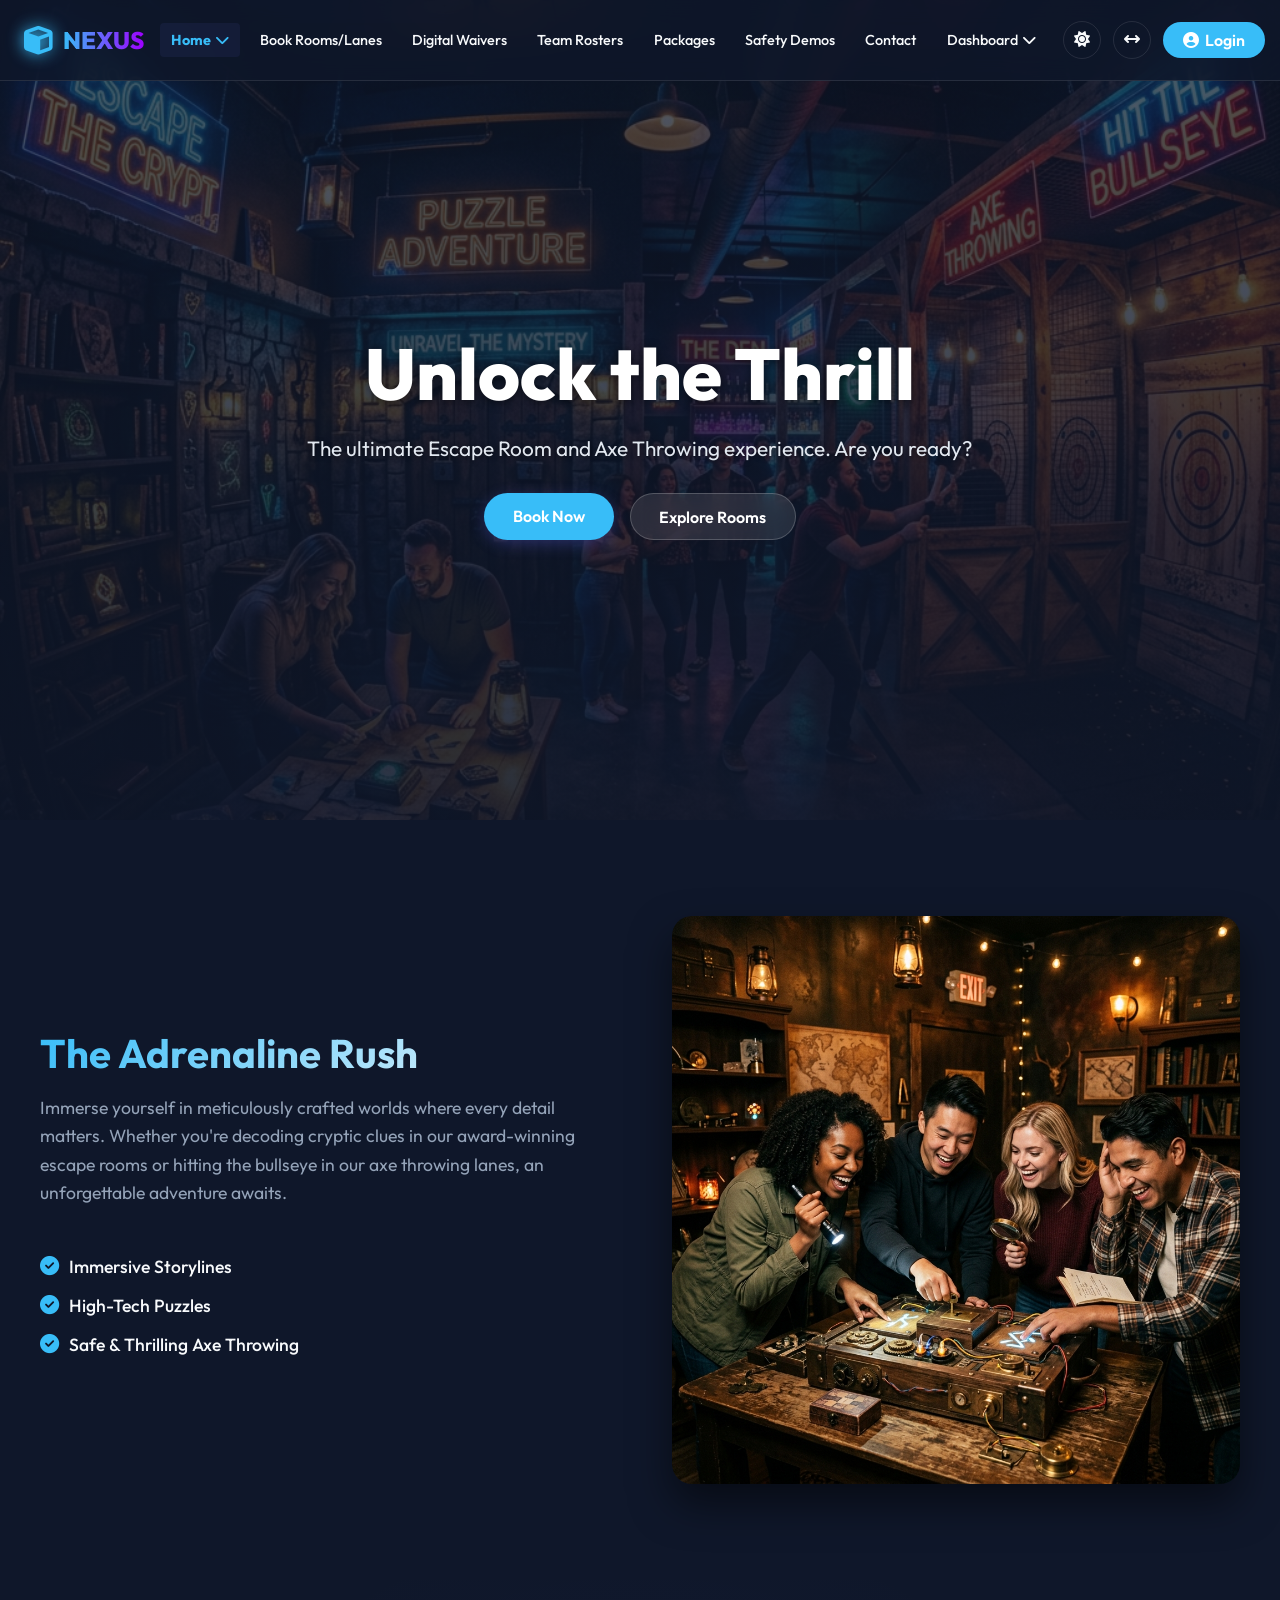
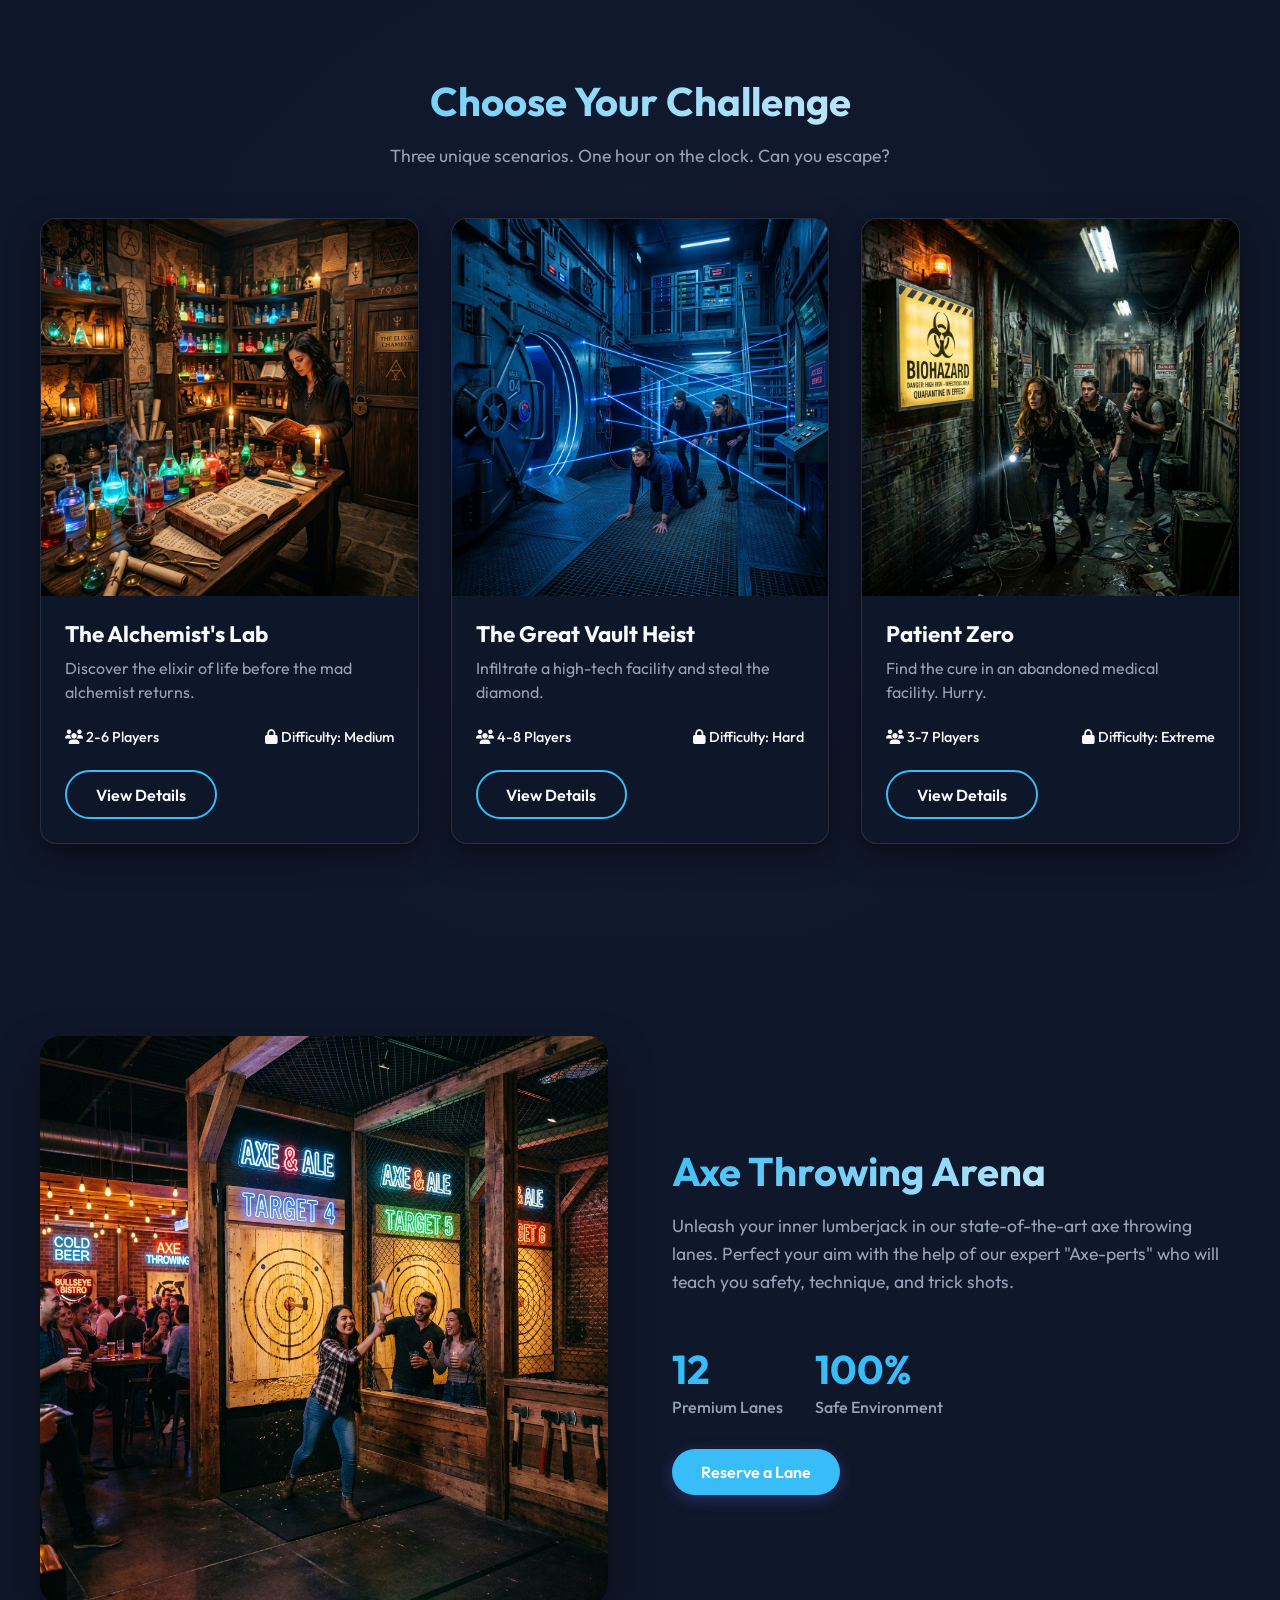
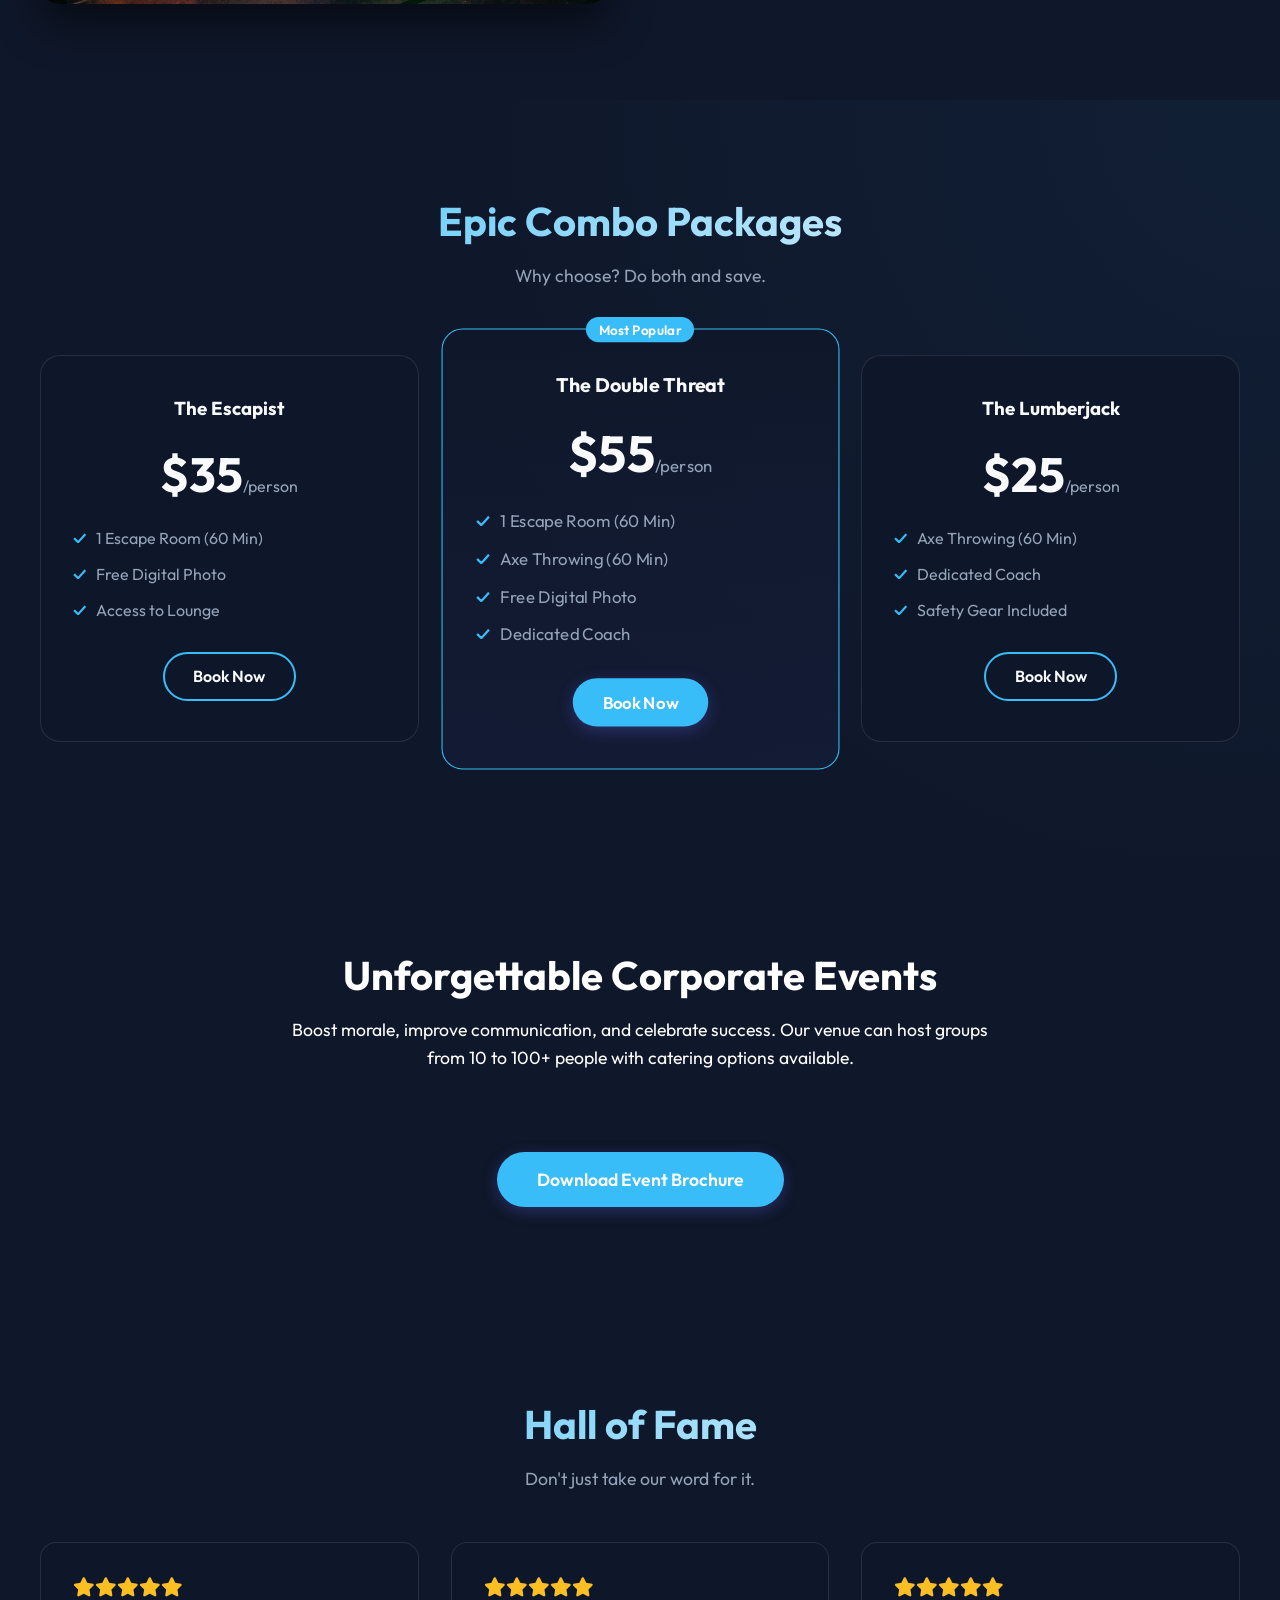
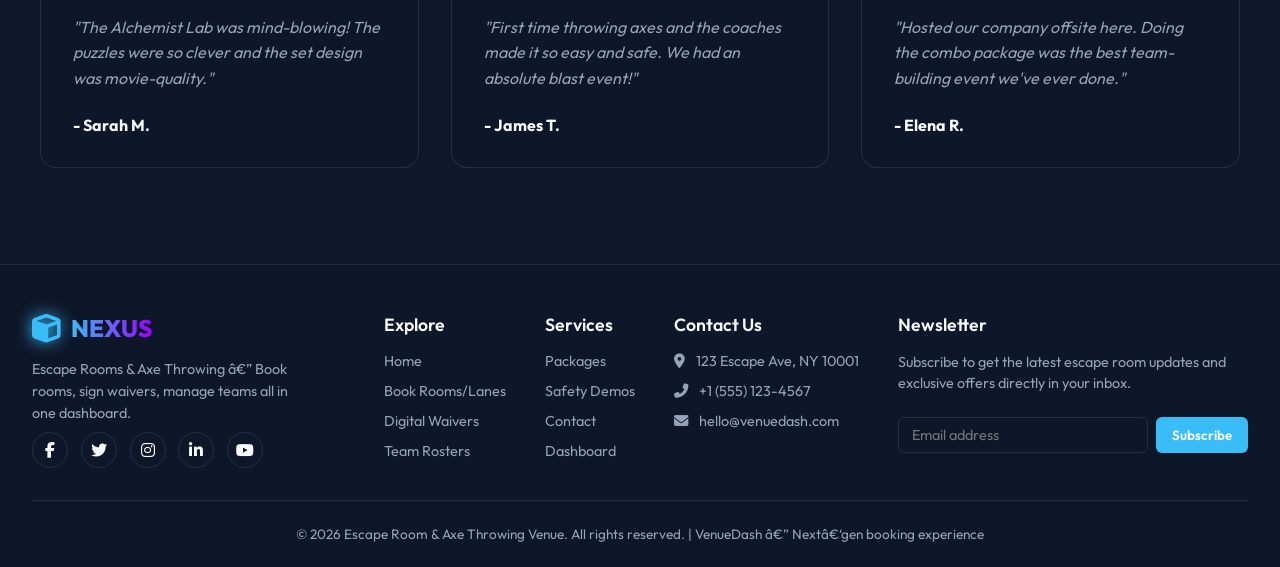
==== commit 8093cf65: "First commit" ====
--- a/index.html
+++ b/index.html
@@ -1,4 +1,4 @@
-﻿<!DOCTYPE html>
+<!DOCTYPE html>
 <html lang="en" data-theme="dark">
 <head>
   <meta charset="UTF-8">
@@ -572,7 +572,11 @@
     }
     
     .text-center { text-align: center; }
-    .text-white { color: #fff !important; }
+    .text-white { 
+      color: #fff !important; 
+      -webkit-text-fill-color: #fff !important;
+      background: none !important;
+    }
     .mx-auto { margin-left: auto; margin-right: auto; }
     .mt-3 { margin-top: 1rem; }
     .mt-4 { margin-top: 2rem; }
@@ -661,6 +665,7 @@
       align-items: center;
       justify-content: center;
       text-align: center;
+      background-color: #0f172a;
       background-size: cover;
       background-position: center;
       background-attachment: fixed;
@@ -1099,7 +1104,7 @@
         <li class="nav-item"><a href="./digital_waivers.html" class="nav-link">Digital Waivers</a></li>
         <li class="nav-item"><a href="./team_rosters.html" class="nav-link">Team Rosters</a></li>
         <li class="nav-item"><a href="./packages.html" class="nav-link">Packages</a></li>
-        <li class="nav-item"><a href="./Safety Demos.html" class="nav-link">Safety Demos</a></li>
+        <li class="nav-item"><a href="./safety demos.html" class="nav-link">Safety Demos</a></li>
         <li class="nav-item"><a href="./Contact.html" class="nav-link">Contact</a></li>
         <li class="nav-item dropdown">
           <a href="javascript:void(0)" class="nav-link" id="dashboard-link">Dashboard <i class="fas fa-chevron-down"></i></a>
@@ -1386,15 +1391,15 @@
           <div class="footer-column">
             <h4>Explore</h4>
             <a href="index.html" class="footer-link">Home</a>
-            <a href="#rooms" class="footer-link">Book Rooms/Lanes</a>
+            <a href="./book_rooms.html" class="footer-link">Book Rooms/Lanes</a>
             <a href="user_dashboard.html" class="footer-link">Digital Waivers</a>
             <a href="user_dashboard.html" class="footer-link">Team Rosters</a>
           </div>
           <div class="footer-column">
             <h4>Services</h4>
-            <a href="#packages" class="footer-link">Packages</a>
-            <a href="#safety-demos" class="footer-link">Safety Demos</a>
-            <a href="#contact" class="footer-link">Contact</a>
+            <a href="./packages.html" class="footer-link">Packages</a>
+            <a href="./safety demos.html" class="footer-link">Safety Demos</a>
+            <a href="./Contact.html" class="footer-link">Contact</a>
             <a href="user_dashboard.html" class="footer-link">Dashboard</a>
           </div>
           <div class="footer-column">
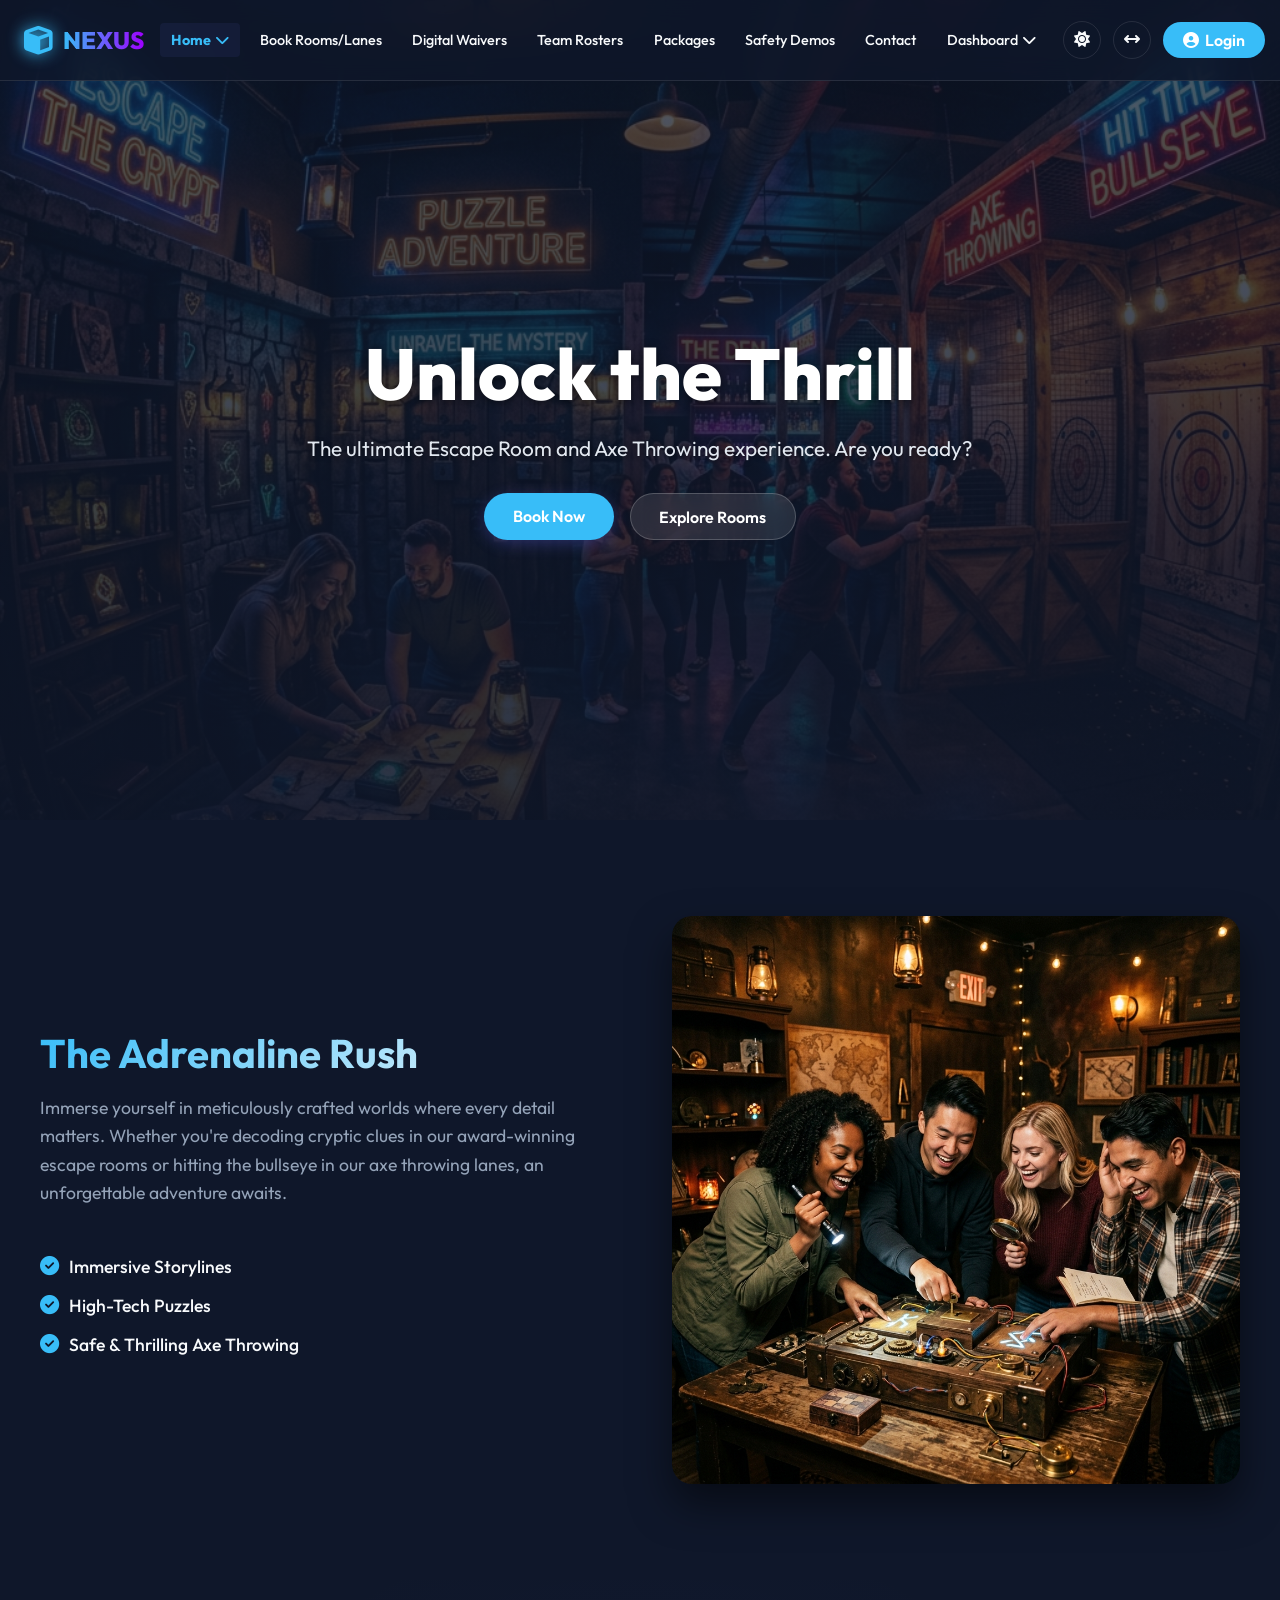
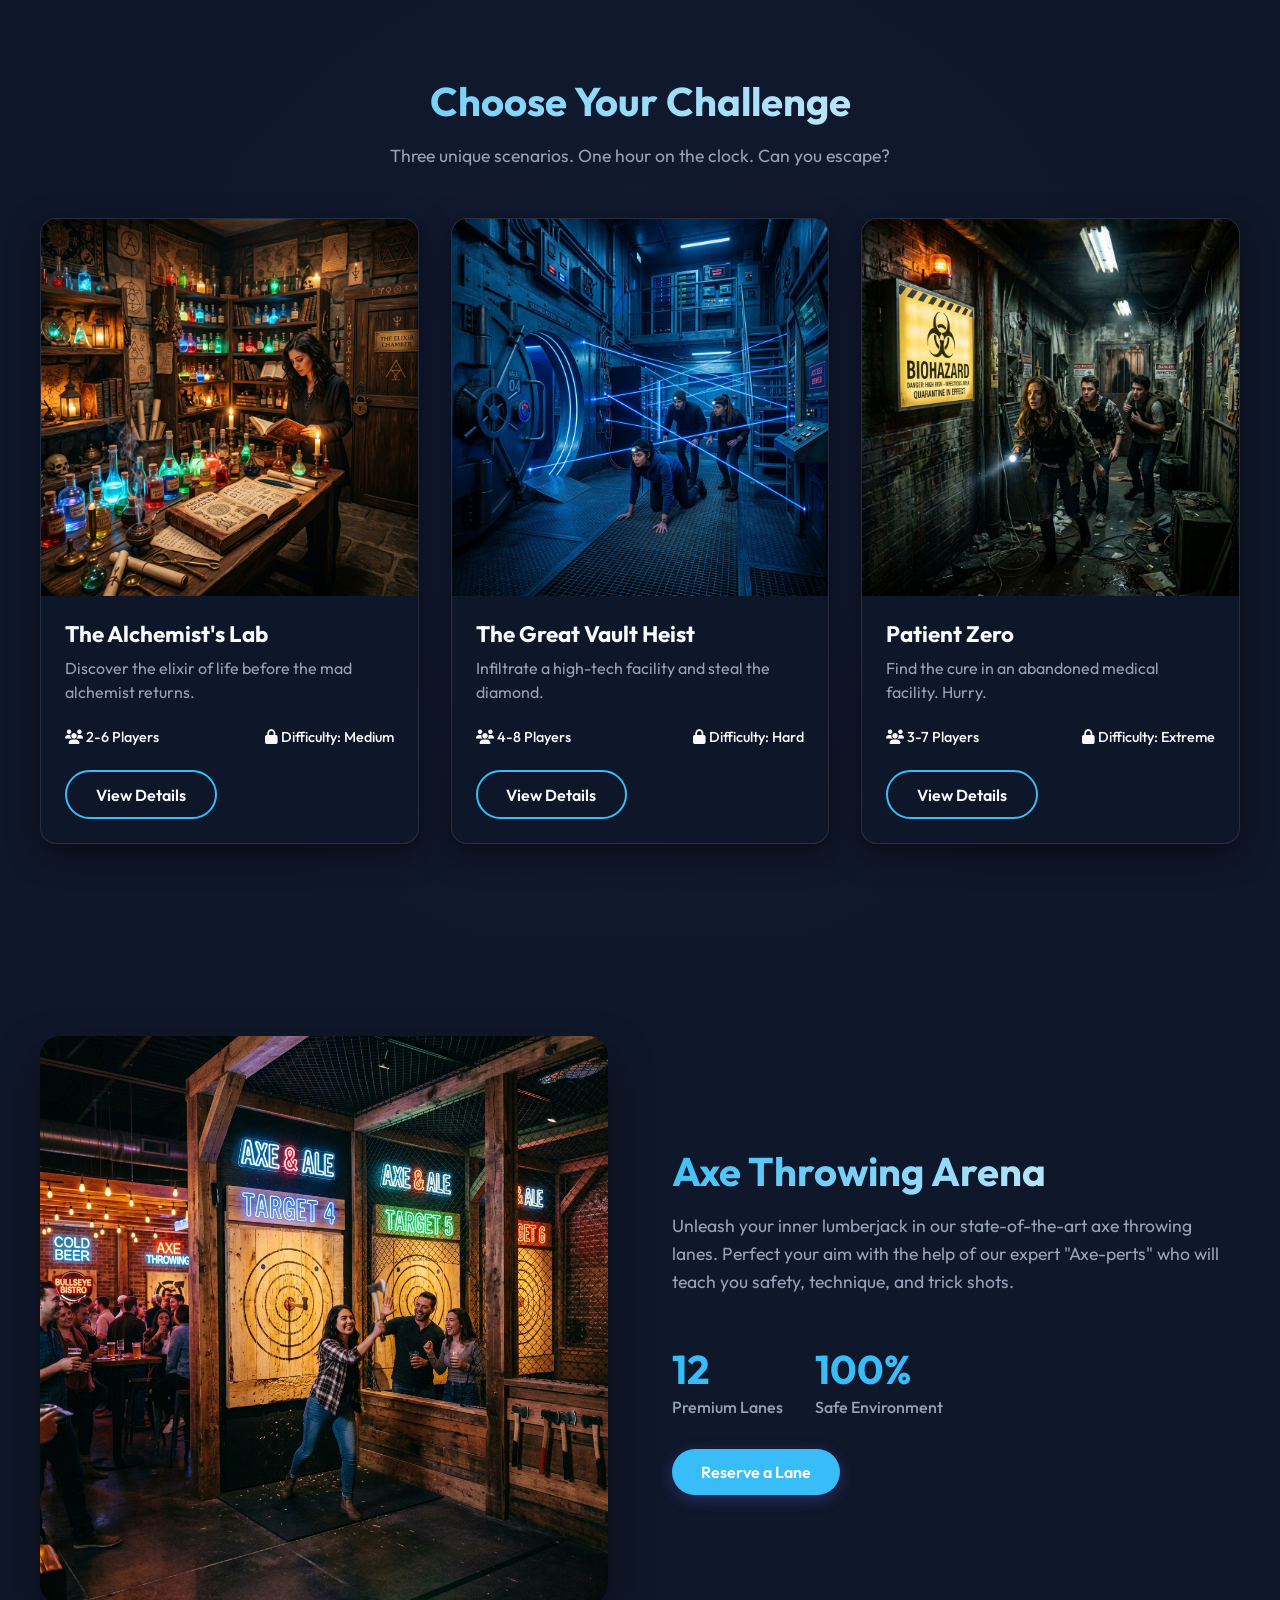
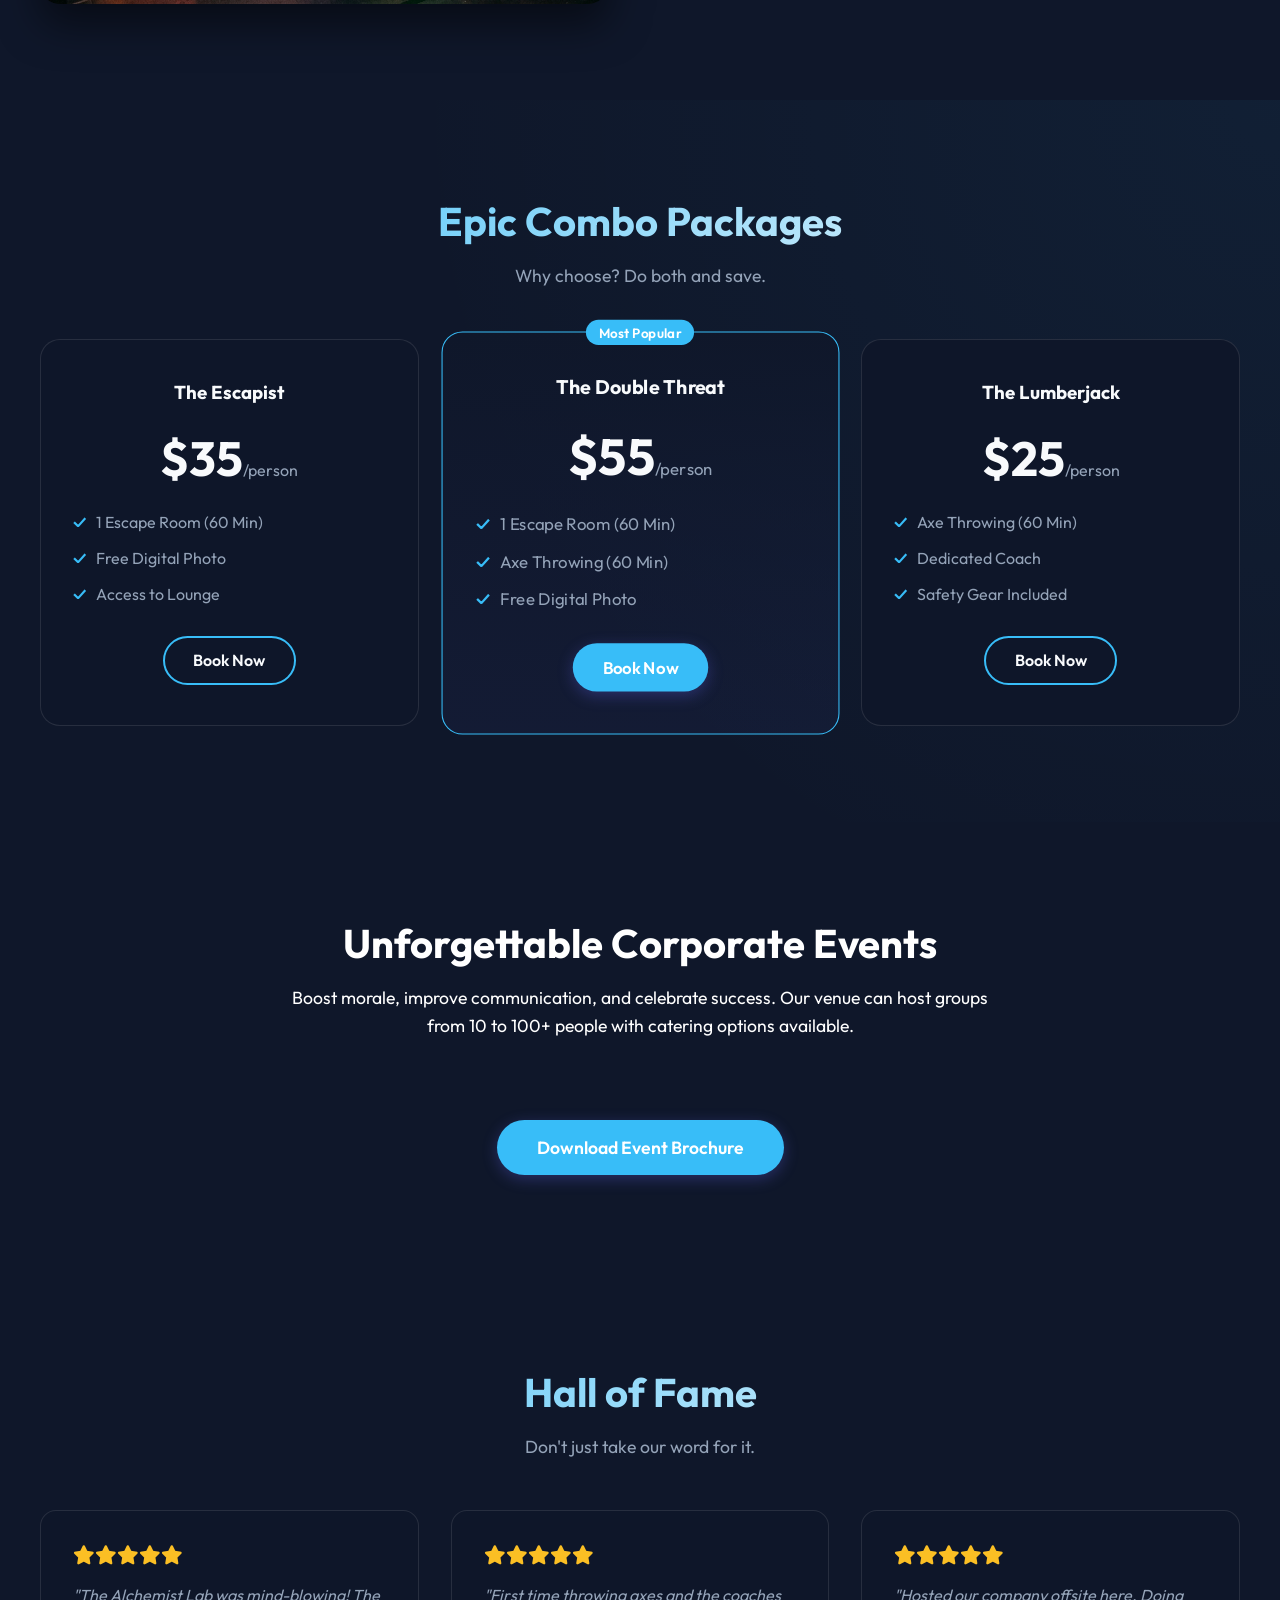
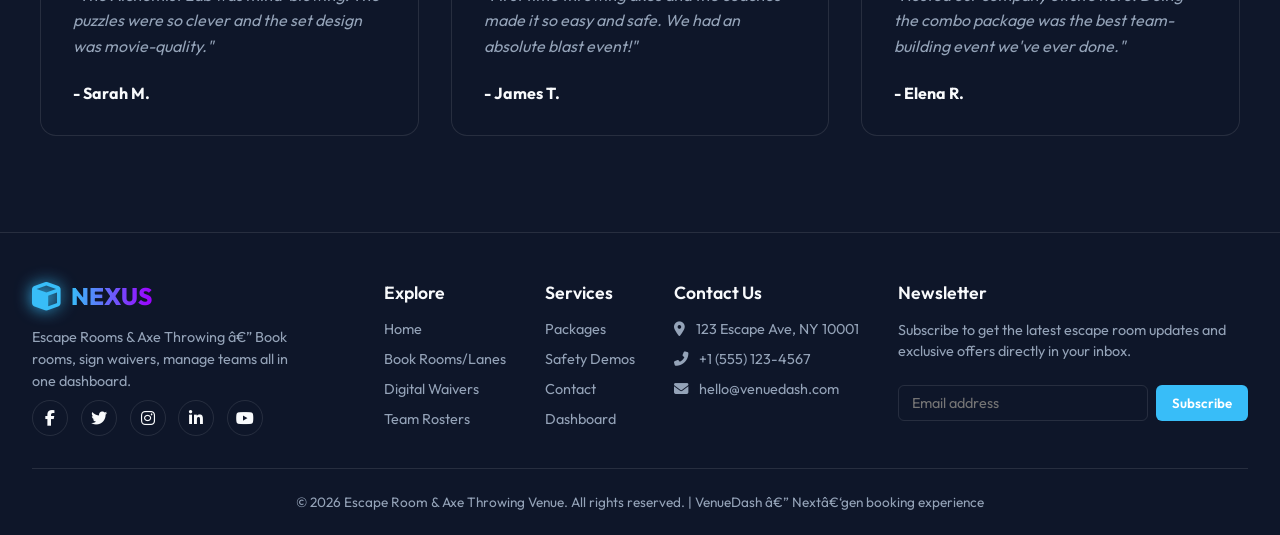
==== commit b3155053: "First commit" ====
--- a/index.html
+++ b/index.html
@@ -1,4 +1,4 @@
-<!DOCTYPE html>
+﻿<!DOCTYPE html>
 <html lang="en" data-theme="dark">
 <head>
   <meta charset="UTF-8">
@@ -1302,7 +1302,7 @@
               <li>1 Escape Room (60 Min)</li>
               <li>Axe Throwing (60 Min)</li>
               <li>Free Digital Photo</li>
-              <li>Dedicated Coach</li>
+             
             </ul>
             <button class="btn-primary">Book Now</button>
           </div>
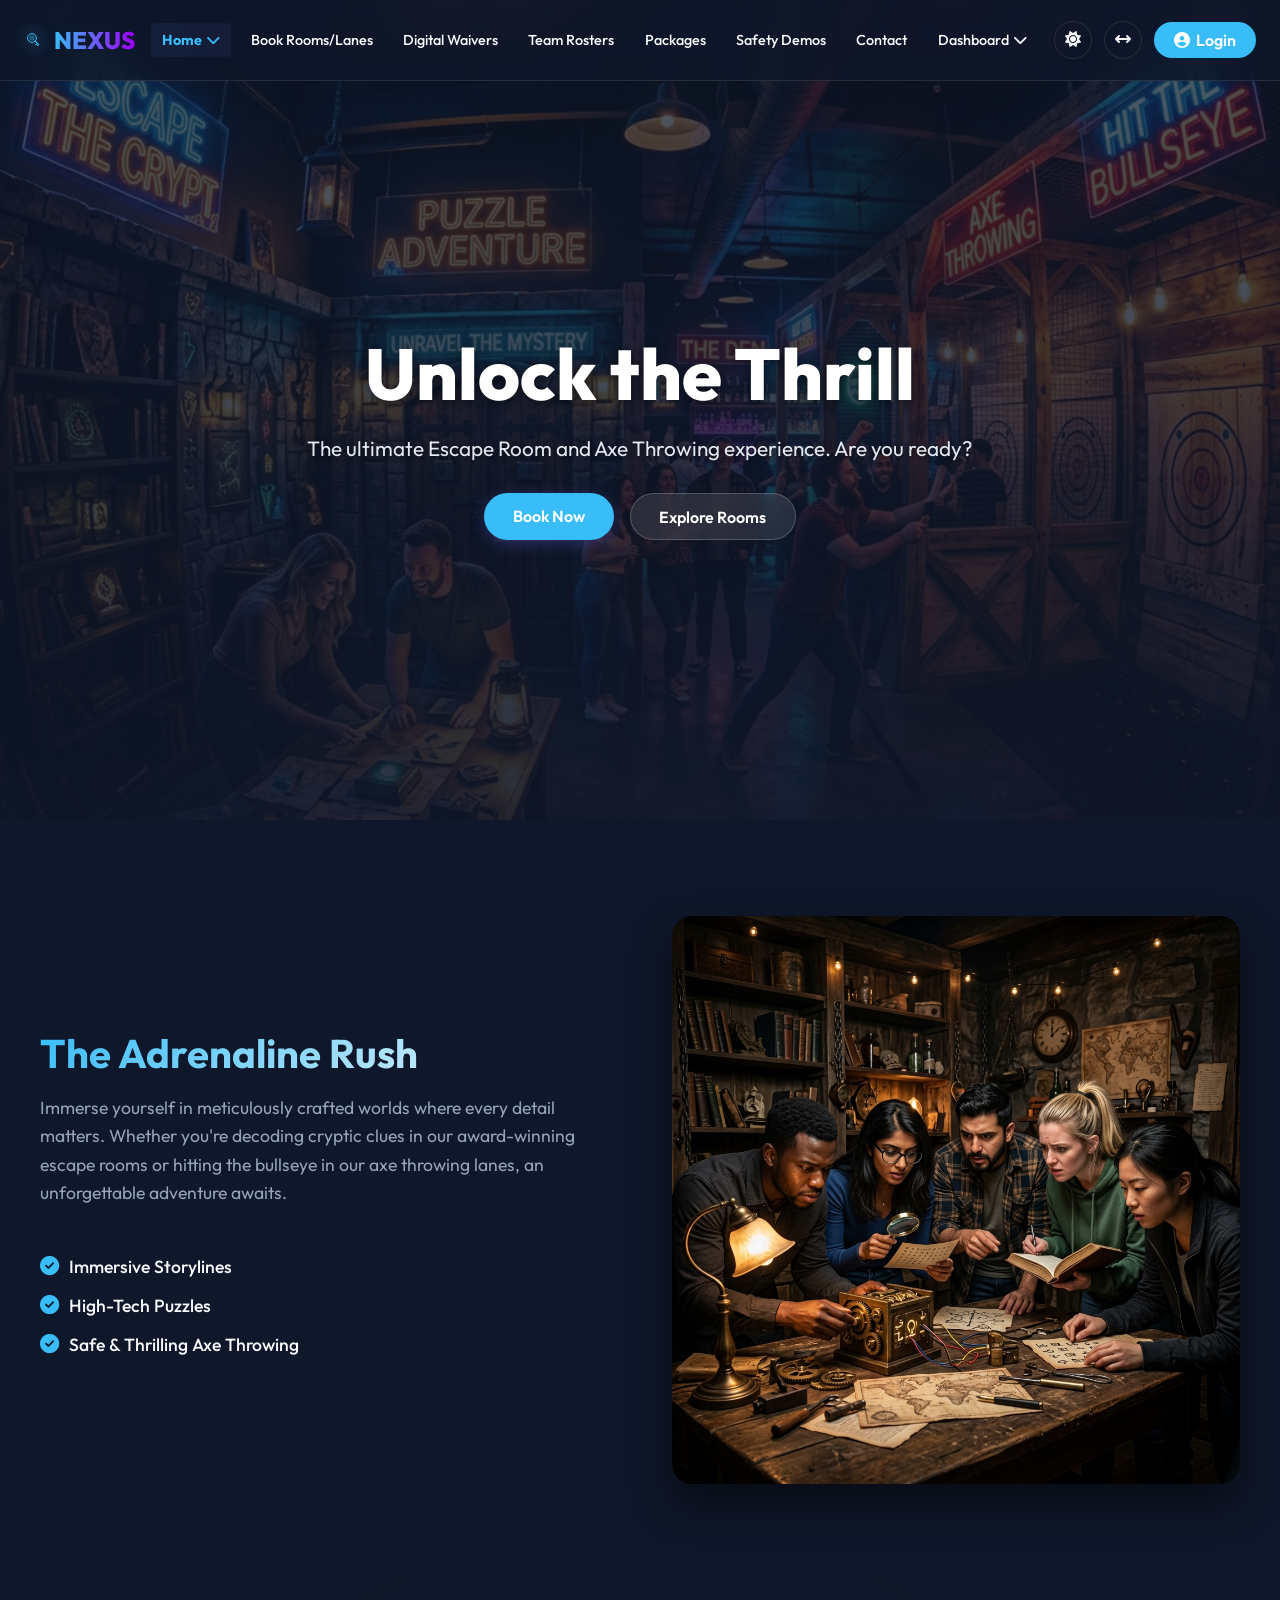
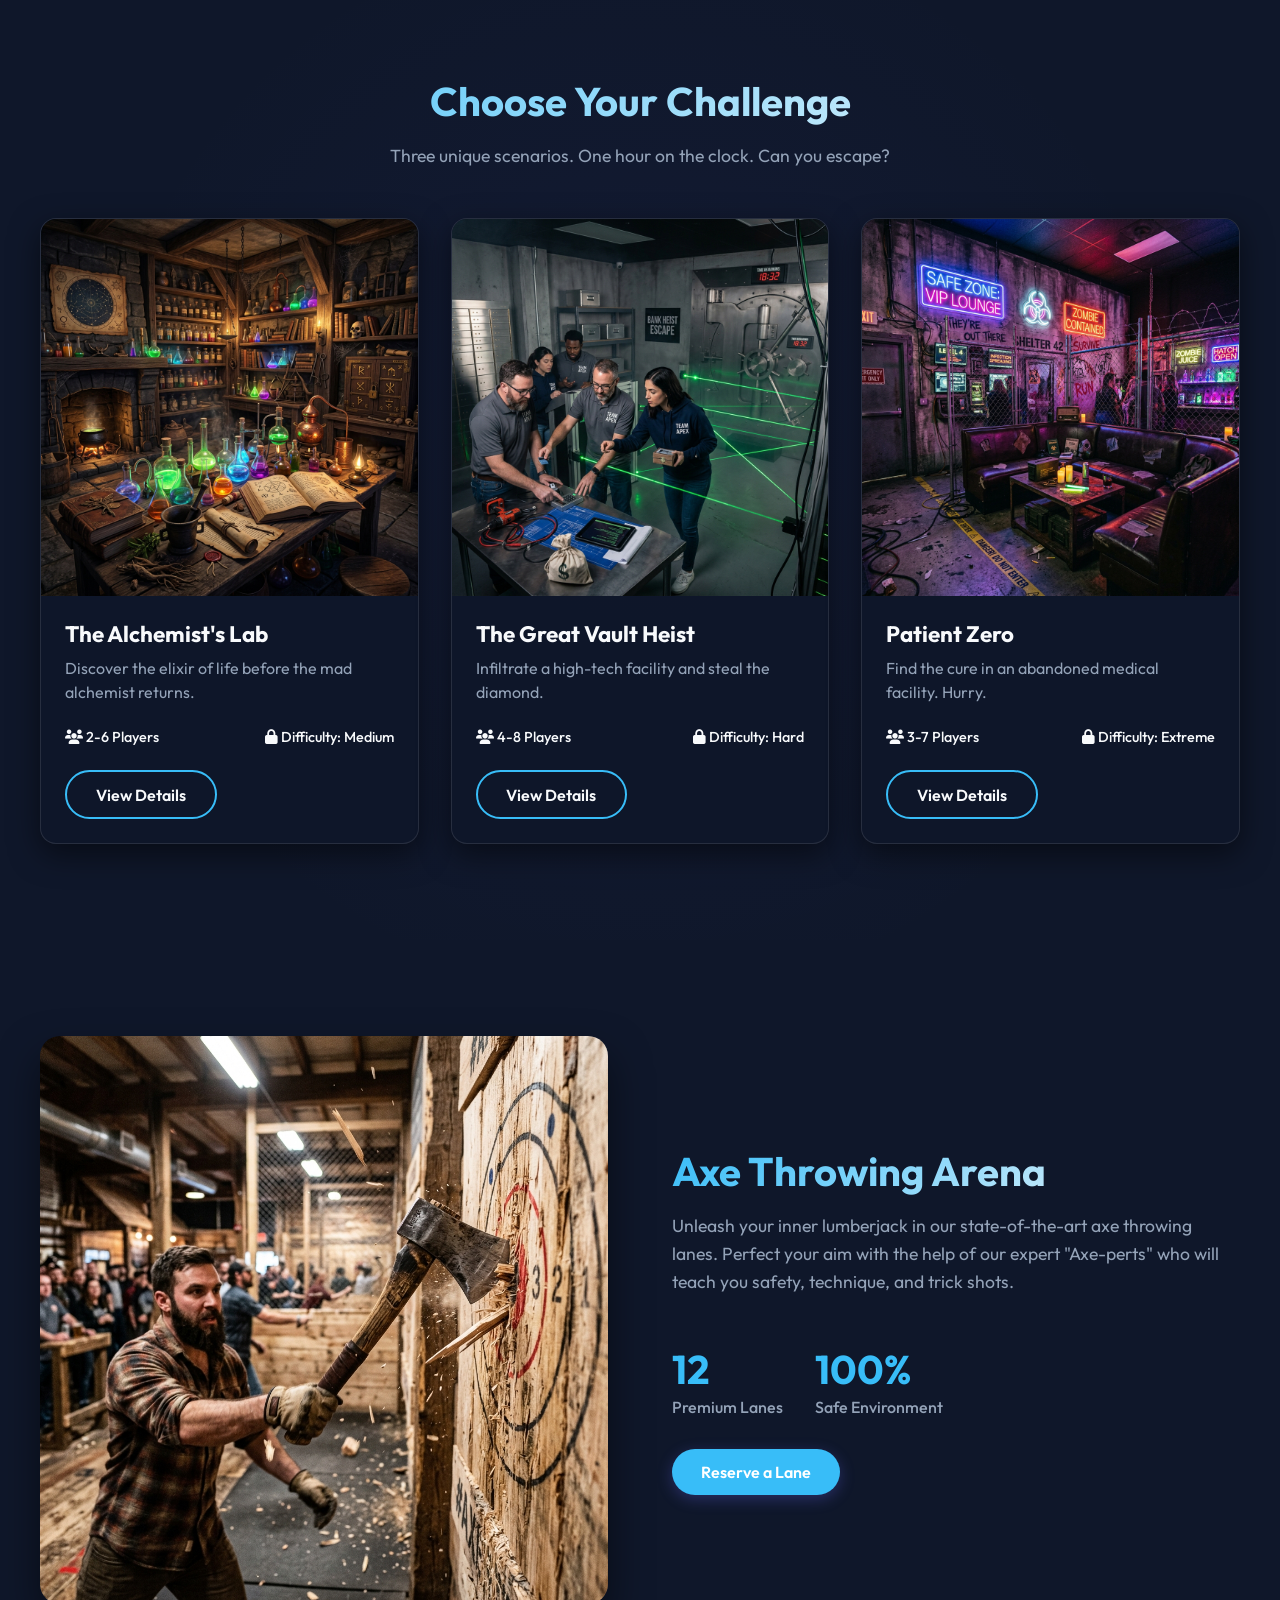
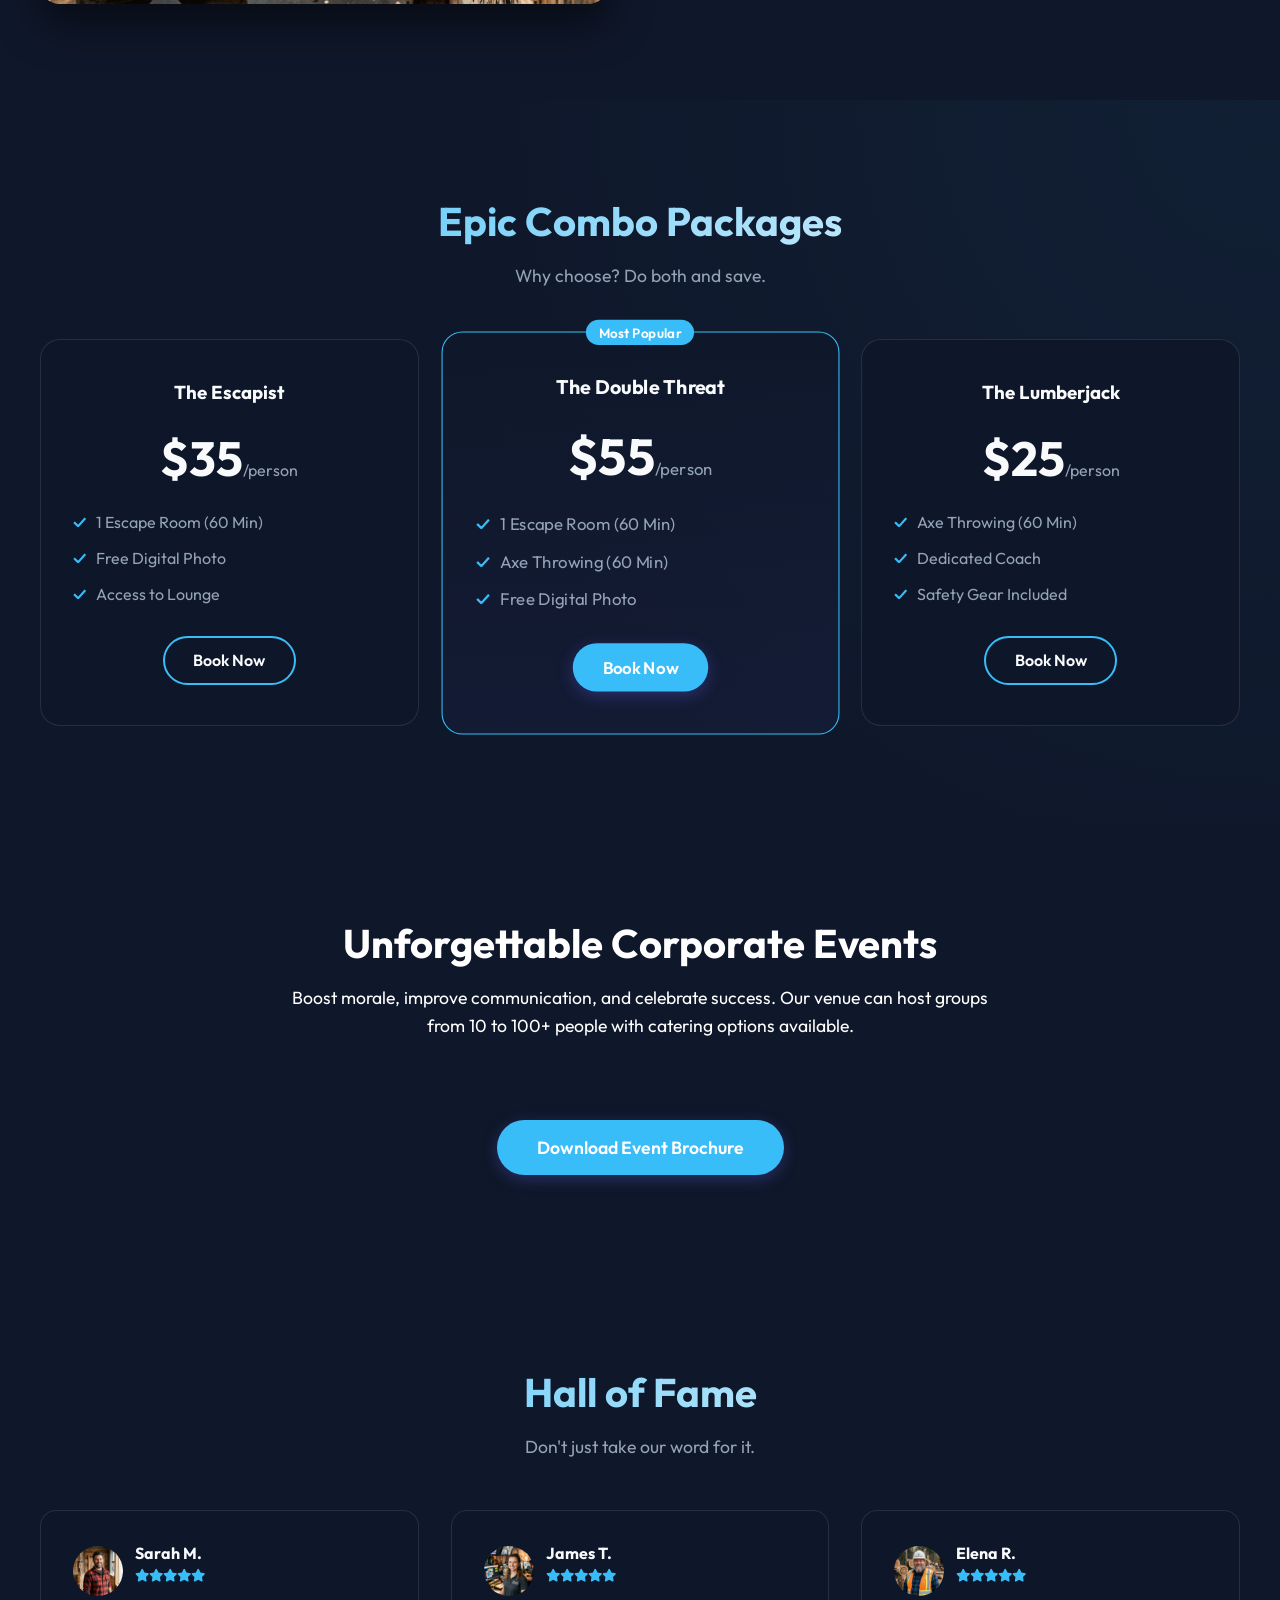
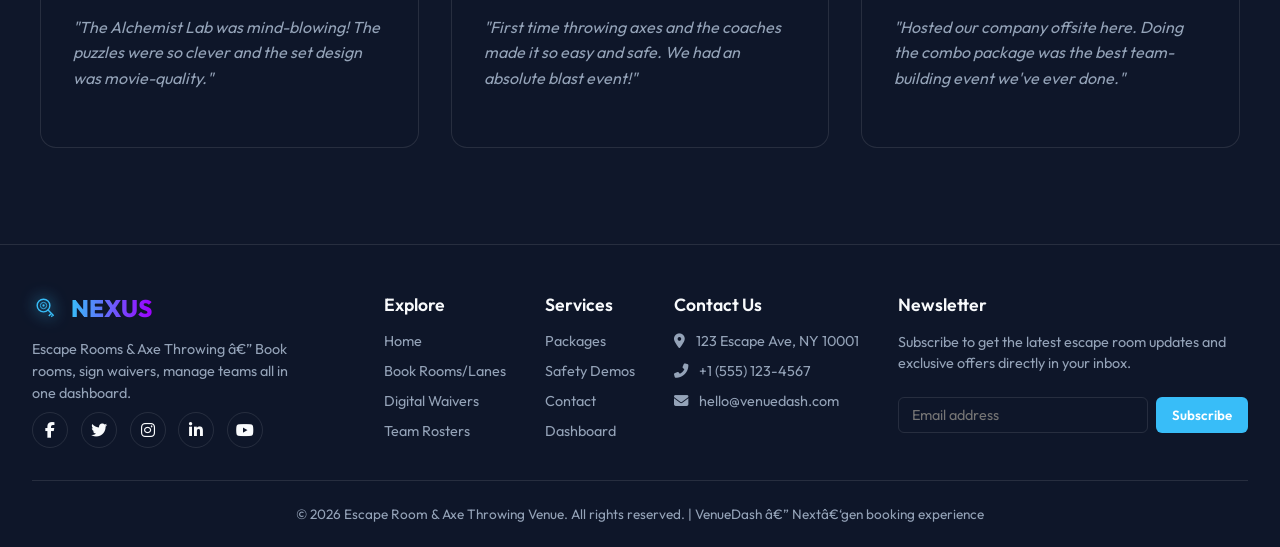
==== commit cbf8cdfd: "first commit" ====
--- a/index.html
+++ b/index.html
@@ -1088,7 +1088,14 @@
   <nav class="navbar">
     <div class="nav-container">
       <a href="index.html" class="logo-container">
-        <i class="fas fa-cube" style="color: var(--accent-color); font-size: 1.8rem; filter: drop-shadow(0 0 8px var(--accent-color));"></i>
+        <svg xmlns="http://www.w3.org/2000/svg" viewBox="0 0 100 100" class="brand-logo-svg" style="width: 1.8rem; height: 1.8rem; fill: currentColor; color: var(--accent-color); filter: drop-shadow(0 0 8px var(--accent-color)); vertical-align: middle; display: inline-block;">
+  <circle cx="40" cy="40" r="22" fill="none" stroke="currentColor" stroke-width="5" />
+  <circle cx="40" cy="40" r="11" fill="none" stroke="currentColor" stroke-width="3" />
+  <circle cx="40" cy="40" r="4" fill="currentColor" />
+  <rect x="60" y="37.5" width="30" height="5" fill="currentColor" transform="rotate(45 40 40)" />
+  <rect x="76" y="42.5" width="5" height="10" fill="currentColor" transform="rotate(45 40 40)" />
+  <rect x="84" y="42.5" width="5" height="6" fill="currentColor" transform="rotate(45 40 40)" />
+</svg>
         <span style="font-weight: 800; font-size: 1.5rem; background: linear-gradient(90deg, var(--accent-color), #9d00ff); -webkit-background-clip: text; -webkit-text-fill-color: transparent; text-transform: uppercase;">NEXUS</span>
       </a>
 
@@ -1199,7 +1206,7 @@
           </ul>
         </div>
         <div class="split-image">
-          <img src="images/gen_about_us.png" alt="Group solving puzzle">
+          <img src="images/about_us.png" alt="Group solving puzzle">
         </div>
       </div>
     </section>
@@ -1213,7 +1220,7 @@
         </div>
         <div class="cards-grid">
           <div class="card">
-            <img src="images/gen_alchemist.png" alt="Alchemist Lab">
+            <img src="images/room_alchemist.png" alt="Alchemist Lab">
             <div class="card-content">
               <h3>The Alchemist's Lab</h3>
               <p>Discover the elixir of life before the mad alchemist returns.</p>
@@ -1225,7 +1232,7 @@
             </div>
           </div>
           <div class="card">
-            <img src="images/gen_heist.png" alt="Bank Heist">
+            <img src="images/room_heist.png" alt="Bank Heist">
             <div class="card-content">
               <h3>The Great Vault Heist</h3>
               <p>Infiltrate a high-tech facility and steal the diamond.</p>
@@ -1237,7 +1244,7 @@
             </div>
           </div>
           <div class="card">
-            <img src="images/gen_zombie.png" alt="Zombie Outbreak">
+            <img src="images/room_zombie.png" alt="Zombie Outbreak">
             <div class="card-content">
               <h3>Patient Zero</h3>
               <p>Find the cure in an abandoned medical facility. Hurry.</p>
@@ -1271,7 +1278,7 @@
           <a href="javascript:void(0)" class="btn-primary mt-4">Reserve a Lane</a>
         </div>
         <div class="split-image">
-          <img src="images/gen_axe.png" alt="Axe throwing">
+          <img src="images/axe_arena.png" alt="Axe throwing">
         </div>
       </div>
     </section>
@@ -1338,19 +1345,40 @@
         </div>
         <div class="reviews-grid">
           <div class="review-card">
-            <div class="stars"><i class="fas fa-star"></i><i class="fas fa-star"></i><i class="fas fa-star"></i><i class="fas fa-star"></i><i class="fas fa-star"></i></div>
+            <div class="review-user" style="display: flex; align-items: center; gap: 12px; margin-bottom: 1rem;">
+              <img src="images/coach_profile.png" alt="Sarah M." style="width: 50px; height: 50px; border-radius: 50%; object-fit: cover;">
+              <div>
+                <h5 style="margin: 0; font-size: 1rem; color: var(--text-primary); text-align: left;">Sarah M.</h5>
+                <div class="stars" style="color: var(--accent-color); font-size: 0.8rem; margin-top: 4px; text-align: left;">
+                  <i class="fas fa-star"></i><i class="fas fa-star"></i><i class="fas fa-star"></i><i class="fas fa-star"></i><i class="fas fa-star"></i>
+                </div>
+              </div>
+            </div>
             <p>"The Alchemist Lab was mind-blowing! The puzzles were so clever and the set design was movie-quality."</p>
-            <h5>- Sarah M.</h5>
           </div>
           <div class="review-card">
-            <div class="stars"><i class="fas fa-star"></i><i class="fas fa-star"></i><i class="fas fa-star"></i><i class="fas fa-star"></i><i class="fas fa-star"></i></div>
+            <div class="review-user" style="display: flex; align-items: center; gap: 12px; margin-bottom: 1rem;">
+              <img src="images/coach2.png" alt="James T." style="width: 50px; height: 50px; border-radius: 50%; object-fit: cover;">
+              <div>
+                <h5 style="margin: 0; font-size: 1rem; color: var(--text-primary); text-align: left;">James T.</h5>
+                <div class="stars" style="color: var(--accent-color); font-size: 0.8rem; margin-top: 4px; text-align: left;">
+                  <i class="fas fa-star"></i><i class="fas fa-star"></i><i class="fas fa-star"></i><i class="fas fa-star"></i><i class="fas fa-star"></i>
+                </div>
+              </div>
+            </div>
             <p>"First time throwing axes and the coaches made it so easy and safe. We had an absolute blast event!"</p>
-            <h5>- James T.</h5>
           </div>
           <div class="review-card">
-            <div class="stars"><i class="fas fa-star"></i><i class="fas fa-star"></i><i class="fas fa-star"></i><i class="fas fa-star"></i><i class="fas fa-star"></i></div>
+            <div class="review-user" style="display: flex; align-items: center; gap: 12px; margin-bottom: 1rem;">
+              <img src="images/coach3.png" alt="Elena R." style="width: 50px; height: 50px; border-radius: 50%; object-fit: cover;">
+              <div>
+                <h5 style="margin: 0; font-size: 1rem; color: var(--text-primary); text-align: left;">Elena R.</h5>
+                <div class="stars" style="color: var(--accent-color); font-size: 0.8rem; margin-top: 4px; text-align: left;">
+                  <i class="fas fa-star"></i><i class="fas fa-star"></i><i class="fas fa-star"></i><i class="fas fa-star"></i><i class="fas fa-star"></i>
+                </div>
+              </div>
+            </div>
             <p>"Hosted our company offsite here. Doing the combo package was the best team-building event we've ever done."</p>
-            <h5>- Elena R.</h5>
           </div>
         </div>
       </div>
@@ -1365,7 +1393,14 @@
       <div class="footer-grid">
         <div class="footer-brand">
           <a href="index.html" class="footer-logo">
-        <i class="fas fa-cube" style="color: var(--accent-color); font-size: 1.8rem; filter: drop-shadow(0 0 8px var(--accent-color));"></i>
+        <svg xmlns="http://www.w3.org/2000/svg" viewBox="0 0 100 100" class="brand-logo-svg" style="width: 1.8rem; height: 1.8rem; fill: currentColor; color: var(--accent-color); filter: drop-shadow(0 0 8px var(--accent-color)); vertical-align: middle; display: inline-block;">
+  <circle cx="40" cy="40" r="22" fill="none" stroke="currentColor" stroke-width="5" />
+  <circle cx="40" cy="40" r="11" fill="none" stroke="currentColor" stroke-width="3" />
+  <circle cx="40" cy="40" r="4" fill="currentColor" />
+  <rect x="60" y="37.5" width="30" height="5" fill="currentColor" transform="rotate(45 40 40)" />
+  <rect x="76" y="42.5" width="5" height="10" fill="currentColor" transform="rotate(45 40 40)" />
+  <rect x="84" y="42.5" width="5" height="6" fill="currentColor" transform="rotate(45 40 40)" />
+</svg>
         <span style="font-weight: 800; font-size: 1.5rem; background: linear-gradient(90deg, var(--accent-color), #9d00ff); -webkit-background-clip: text; -webkit-text-fill-color: transparent; text-transform: uppercase;">NEXUS</span>
           </a>
           <p class="footer-description">Escape Rooms & Axe Throwing â€” Book rooms, sign waivers, manage teams all in one dashboard.</p>
@@ -1545,3 +1580,4 @@
   </script>
 </body>
 </html>
+
--- a/mobile.css
+++ b/mobile.css
@@ -91,6 +91,72 @@
     font-size: clamp(2.5rem, 5vw, 4rem) !important;
     line-height: 1.2 !important;
   }
+
+  /* Axe Throwing Arena stats alignment */
+  .stats-row {
+    justify-content: center !important;
+  }
+  .stat-box {
+    text-align: center !important;
+  }
+
+  /* Navbar collapse override */
+  .nav-actions {
+    display: none !important;
+  }
+  .hamburger {
+    display: block !important;
+    z-index: 1001 !important;
+  }
+  .nav-menu {
+    position: fixed !important;
+    top: 0 !important;
+    right: -100% !important;
+    width: 280px !important;
+    height: 100vh !important;
+    height: 100dvh !important;
+    background: var(--dropdown-bg) !important;
+    backdrop-filter: blur(20px) !important;
+    border-left: 1px solid var(--border-color) !important;
+    flex-direction: column !important;
+    align-items: flex-start !important;
+    justify-content: flex-start !important;
+    padding: 90px 1.2rem 1.5rem !important;
+    transition: 0.35s cubic-bezier(0.77, 0, 0.175, 1) !important;
+    box-shadow: -10px 0 30px var(--shadow-color) !important;
+    overflow-y: auto !important;
+    gap: 0 !important;
+    flex-wrap: nowrap !important;
+  }
+  html[dir="rtl"] .nav-menu {
+    right: auto !important;
+    left: -100% !important;
+    border-left: none !important;
+    border-right: 1px solid var(--border-color) !important;
+  }
+  .nav-menu.active {
+    right: 0 !important;
+  }
+  html[dir="rtl"] .nav-menu.active {
+    left: 0 !important;
+    right: auto !important;
+  }
+  .nav-item {
+    width: 100% !important;
+    white-space: normal !important;
+  }
+  .nav-link {
+    width: 100% !important;
+    padding: 15px 1rem !important;
+    font-size: 1.1rem !important;
+    display: flex !important;
+    justify-content: space-between !important;
+    align-items: center !important;
+    border-radius: 0 !important;
+  }
+  .mobile-nav-action {
+    display: flex !important;
+  }
 }
 
 
